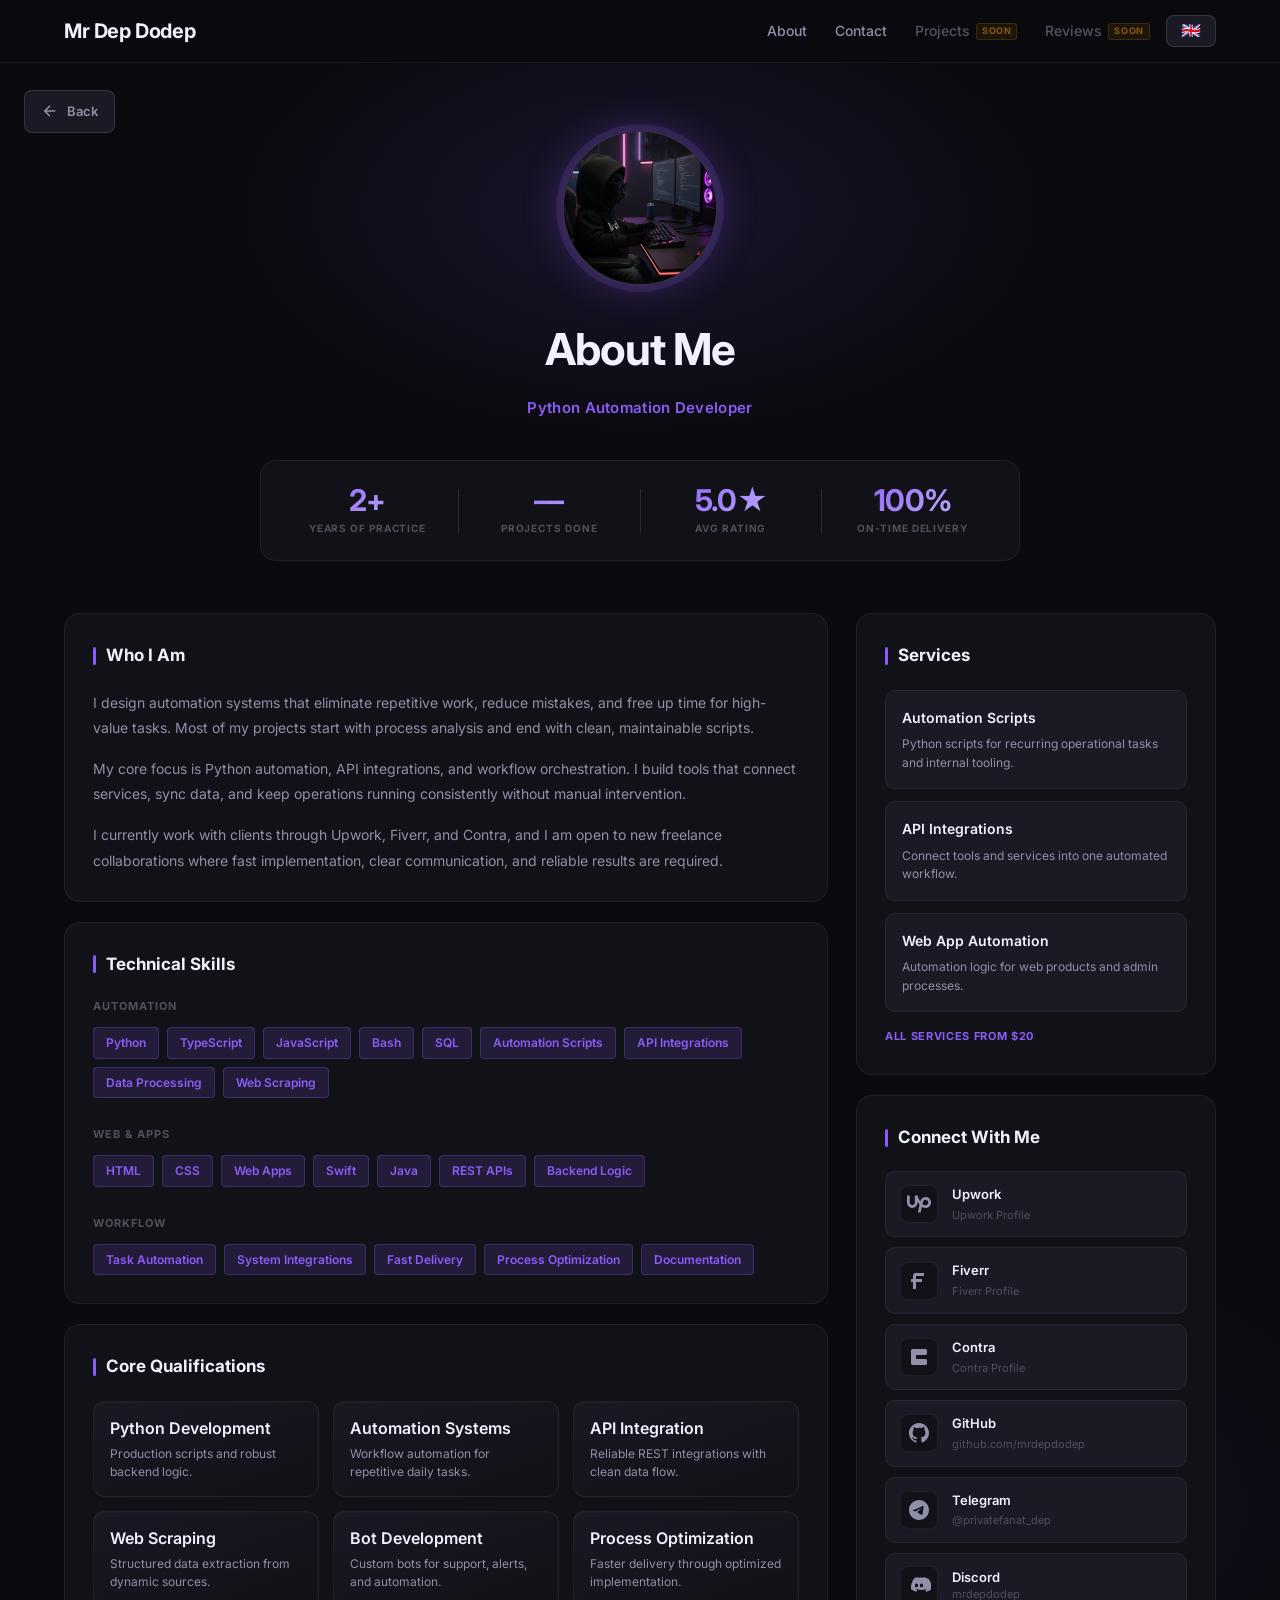
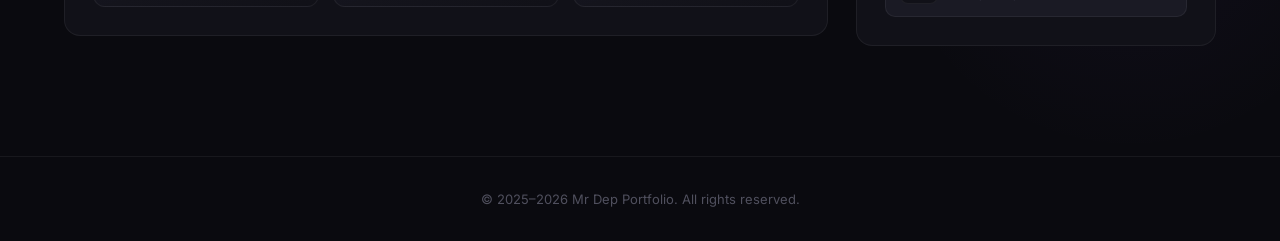
==== about/index.html @ 6b95af9d "move site files to root" ====
<!DOCTYPE html>
<html lang="en">
<head>
  <meta charset="UTF-8" />
  <meta name="viewport" content="width=device-width, initial-scale=1.0" />
  
  <!-- Primary Meta Tags -->
  <title>About Me | Mr Dep Portfolio</title>
  <meta name="title" content="About Me | Mr Dep Portfolio" />
  <meta name="description" content="Learn more about Mr Dep - Python Automation Developer. Skills, services, and freelance profiles." />
  <meta name="keywords" content="python automation, scripts, integrations, services, freelancer profiles" />
  <meta name="theme-color" content="#6366f1" />
  <meta name="robots" content="index, follow, max-image-preview:large" />
  
  <!-- Canonical URL -->
  <link rel="canonical" href="https://mrdepdodep.github.io/portfolio/about" />
  <meta property="og:type" content="website" />
  <meta property="og:url" content="https://mrdepdodep.github.io/portfolio/about" />
  <meta property="og:title" content="About Me | Mr Dep Portfolio" />
  <meta property="og:description" content="Learn more about Mr Dep - Python Automation Developer. Skills, services, and freelance profiles." />
  <meta property="og:image" content="https://mrdepdodep.github.io/portfolio/src/images/dodep-coder.png" />
  <meta property="twitter:card" content="summary_large_image" />
  <meta property="twitter:url" content="https://mrdepdodep.github.io/portfolio/about" />
  <meta property="twitter:title" content="About Me | Mr Dep Portfolio" />
  <meta property="twitter:description" content="Learn more about Mr Dep - Python Automation Developer. Skills, services, and freelance profiles." />
  <meta property="twitter:image" content="https://mrdepdodep.github.io/portfolio/src/images/dodep-coder.png" />
  
  <!-- Favicons -->
  <link rel="icon" type="image/png" sizes="32x32" href="../src/images/dodep-coder.png" />
  <link rel="icon" type="image/png" sizes="16x16" href="../src/images/dodep-coder.png" />
  <link rel="apple-touch-icon" sizes="180x180" href="../src/images/dodep-coder.png" />
  
  <!-- Preconnect for Performance -->
  <link rel="preconnect" href="https://fonts.googleapis.com" />
  <link rel="preconnect" href="https://fonts.gstatic.com" crossorigin />
  
  <!-- Fonts -->
  <link href="https://fonts.googleapis.com/css2?family=Inter:wght@300;400;600;700&display=swap" rel="stylesheet" />
  
  <!-- Preload Critical Resources -->
  <link rel="preload" href="../src/css/main.css" as="style" />
  <link rel="preload" href="../src/css/about.css" as="style" />
  <link rel="preload" href="../src/js/main.js" as="script" />
  
  <!-- Styles -->
  <link rel="stylesheet" href="../src/css/main.css"/>
  <link rel="stylesheet" href="../src/css/about.css"/>
</head>

<body class="about-page">
  
  <!-- Skip to main content -->
  <a href="#main-content" class="skip-to-content" style="position:absolute;left:-9999px;z-index:999;padding:1em;background:#6366f1;color:white;text-decoration:none;" data-i18n="common.skipToContent">Skip to main content</a>

  <!-- Toast Notification -->
  <div class="toast" id="toast" role="alert" aria-live="polite" aria-atomic="true"></div>

  <!-- Back Button -->
  <a href="../" class="back-button" aria-label="Go back to home page">
    <svg width="24" height="24" viewBox="0 0 24 24" fill="none" stroke="currentColor" stroke-width="2" aria-hidden="true">
      <path d="M19 12H5M12 19l-7-7 7-7"/>
    </svg>
    <span data-i18n="about.back">Back</span>
  </a>

  <!-- Navigation -->
  <nav class="nav scrolled" role="navigation" aria-label="Main navigation">
    <div class="container nav-container">
      <a href="../" class="logo" aria-label="Mr Dep Dodep - Home">Mr Dep Dodep</a>
      <ul class="nav-menu">
        <li><a href="../#about" class="nav-link" data-i18n="nav.about">About</a></li>
        <li><a href="../#contact" class="nav-link" data-i18n="nav.contact">Contact</a></li>
        <li>
          <a href="#" class="nav-link nav-soon" data-soon-link>
            <span data-i18n="nav.projects">Projects</span>
            <span class="soon-tag" aria-hidden="true" data-i18n="common.soon">Soon</span>
          </a>
        </li>
        <li>
          <a href="#" class="nav-link nav-soon" data-soon-link>
            <span data-i18n="nav.reviews">Reviews</span>
            <span class="soon-tag" aria-hidden="true" data-i18n="common.soon">Soon</span>
          </a>
        </li>
        
        <!-- Language Switcher -->
        <li class="language-switcher">
          <button class="lang-btn" id="currentLang" aria-label="Select language" aria-haspopup="true" aria-expanded="false">
            <span class="flag" aria-hidden="true">🇬🇧</span>
          </button>
          <div class="lang-dropdown" id="langDropdown" role="menu">
            <button class="lang-option" data-lang="en" role="menuitem">
              <span class="flag" aria-hidden="true">🇬🇧</span>
              <span>English</span>
            </button>
            <button class="lang-option" data-lang="uk" role="menuitem">
              <span class="flag" aria-hidden="true">🇺🇦</span>
              <span>Українська</span>
            </button>
            <button class="lang-option" data-lang="ru" role="menuitem">
              <span class="flag" aria-hidden="true">🇷🇺</span>
              <span>Русский</span>
            </button>
          </div>
        </li>
      </ul>
    </div>
  </nav>

  <!-- Main Content -->
  <main id="main-content">
    <!-- About Detail Section -->
    <section class="about-detail">
      <div class="container">
        
        <!-- Page Header -->
        <header class="about-header">
          <div class="avatar-large">
            <img src="../src/images/dodep-coder.png" alt="Mr Dep" id="aboutAvatarImg" />
          </div>
          <h1 class="about-title" data-i18n="about.detailTitle">About Me</h1>
          <p class="about-subtitle" data-i18n="about.detailSubtitle" data-rotating-title="profile">Python Automation Developer</p>
        </header>

        <!-- Stats Strip -->
        <div class="about-stats-strip">
          <div class="about-stat-item">
            <span class="about-stat-value">2+</span>
            <span class="about-stat-label" data-i18n="about.stats.yearsPractice">Years of Practice</span>
          </div>
          <div class="about-stat-sep"></div>
          <div class="about-stat-item">
            <span class="about-stat-value">—</span>
            <span class="about-stat-label" data-i18n="about.stats.projectsDone">Projects Done</span>
          </div>
          <div class="about-stat-sep"></div>
          <div class="about-stat-item">
            <span class="about-stat-value">5.0★</span>
            <span class="about-stat-label" data-i18n="about.stats.avgRating">Avg Rating</span>
          </div>
          <div class="about-stat-sep"></div>
          <div class="about-stat-item">
            <span class="about-stat-value">100%</span>
            <span class="about-stat-label" data-i18n="about.stats.onTimeDelivery">On-time Delivery</span>
          </div>
        </div>

        <!-- Main Content Layout -->
        <div class="about-content-wrapper">
          
          <!-- Left Side: Bio & Skills -->
          <article class="about-main-content">
            
            <!-- Biography Card -->
            <div class="content-card bio-card">
              <h2 data-i18n="about.bioTitle">Who I Am</h2>
              <div class="bio-text">
                <p data-i18n="about.bio1">
                  I design automation systems that eliminate repetitive work, reduce mistakes, and free up time for high-value tasks. Most of my projects start with process analysis and end with clean, maintainable scripts.
                </p>
                <p data-i18n="about.bio2">
                  My core focus is Python automation, API integrations, and workflow orchestration. I build tools that connect services, sync data, and keep operations running consistently without manual intervention.
                </p>
                <p data-i18n="about.bio3">
                  I currently work with clients through Upwork, Fiverr, and Contra, and I am open to new freelance collaborations where fast implementation, clear communication, and reliable results are required.
                </p>
              </div>
            </div>

            <!-- Skills Card -->
            <div class="content-card skills-card">
              <h2 data-i18n="about.skillsTitle">Technical Skills</h2>
              <div class="skills-detailed">
                <div class="skill-category">
                  <h3 data-i18n="about.skill1.title">Automation</h3>
                  <div class="skill-tags">
                    <span class="skill-tag">Python</span>
                    <span class="skill-tag">TypeScript</span>
                    <span class="skill-tag">JavaScript</span>
                    <span class="skill-tag">Bash</span>
                    <span class="skill-tag">SQL</span>
                    <span class="skill-tag">Automation Scripts</span>
                    <span class="skill-tag">API Integrations</span>
                    <span class="skill-tag">Data Processing</span>
                    <span class="skill-tag">Web Scraping</span>
                  </div>
                </div>
                
                <div class="skill-category">
                  <h3 data-i18n="about.skill2.title">Web & Apps</h3>
                  <div class="skill-tags">
                    <span class="skill-tag">HTML</span>
                    <span class="skill-tag">CSS</span>
                    <span class="skill-tag">Web Apps</span>
                    <span class="skill-tag">Swift</span>
                    <span class="skill-tag">Java</span>
                    <span class="skill-tag">REST APIs</span>
                    <span class="skill-tag">Backend Logic</span>
                  </div>
                </div>
                
                <div class="skill-category">
                  <h3 data-i18n="about.skill3.title">Workflow</h3>
                  <div class="skill-tags">
                    <span class="skill-tag">Task Automation</span>
                    <span class="skill-tag">System Integrations</span>
                    <span class="skill-tag">Fast Delivery</span>
                    <span class="skill-tag">Process Optimization</span>
                    <span class="skill-tag">Documentation</span>
                  </div>
                </div>
              </div>
            </div>

            <div class="content-card qualifications-card">
              <h2 data-i18n="about.qualifications.title">Core Qualifications</h2>
              <div class="qualification-grid">
                <div class="qualification-item">
                  <h3 data-i18n="about.qual1.title">Python Development</h3>
                  <p data-i18n="about.qual1.desc">Production scripts and robust backend logic.</p>
                </div>
                <div class="qualification-item">
                  <h3 data-i18n="about.qual2.title">Automation Systems</h3>
                  <p data-i18n="about.qual2.desc">Workflow automation for repetitive daily tasks.</p>
                </div>
                <div class="qualification-item">
                  <h3 data-i18n="about.qual3.title">API Integration</h3>
                  <p data-i18n="about.qual3.desc">Reliable REST integrations with clean data flow.</p>
                </div>
                <div class="qualification-item">
                  <h3 data-i18n="about.qual4.title">Web Scraping</h3>
                  <p data-i18n="about.qual4.desc">Structured data extraction from dynamic sources.</p>
                </div>
                <div class="qualification-item">
                  <h3 data-i18n="about.qual5.title">Bot Development</h3>
                  <p data-i18n="about.qual5.desc">Custom bots for support, alerts, and automation.</p>
                </div>
                <div class="qualification-item">
                  <h3 data-i18n="about.qual6.title">Process Optimization</h3>
                  <p data-i18n="about.qual6.desc">Faster delivery through optimized implementation.</p>
                </div>
              </div>
            </div>

            <!-- Resume block temporarily hidden -->
            <div class="content-card media-card" hidden aria-hidden="true">
              <div class="resume-header-bar">
                <h3 data-i18n="about.resumeTitle">Resume</h3>
              </div>
              <div class="resume-content" id="resumeMarkdown"></div>
            </div>

          </article>

          <!-- Right Side: Services & Contact -->
          <aside class="about-sidebar">
            
            <!-- Services/Rates Card -->
            <div class="content-card rates-card">
              <h2 data-i18n="about.servicesTitle">Services</h2>
              <div class="services-list">
                
                <div class="service-item">
                  <div class="service-header">
                    <h3 data-i18n="about.service1.name">Landing Page</h3>
                  </div>
                  <p class="service-description" data-i18n="about.service1.desc">
                    Responsive single-page website with modern design
                  </p>
                </div>

                <div class="service-item">
                  <div class="service-header">
                    <h3 data-i18n="about.service2.name">Multi-page Website</h3>
                  </div>
                  <p class="service-description" data-i18n="about.service2.desc">
                    Complete website with multiple pages and navigation
                  </p>
                </div>

                <div class="service-item">
                  <div class="service-header">
                    <h3 data-i18n="about.service4.name">UI/UX Design</h3>
                  </div>
                  <p class="service-description" data-i18n="about.service4.desc">
                    Complete design system with prototypes.
                  </p>
                </div>

              </div>
              <p class="services-note" data-i18n="about.servicesFrom">All services from $20</p>
            </div>

            <!-- Social Links Card -->
            <div class="content-card social-card">
              <h2 data-i18n="about.connectTitle">Connect With Me</h2>
              <div class="social-links-detailed">
                
                <a href="https://www.upwork.com/freelancers/~01fa79f1e53eda4e4b" target="_blank" rel="noopener noreferrer" class="social-link-detailed upwork">
                  <div class="social-icon">
                    <svg width="24" height="24" viewBox="0 0 24 24" fill="currentColor">
                      <path d="M18.561 13.158c-1.102 0-2.135-.467-3.074-1.227l.228-1.076.008-.042c.207-1.143.849-3.06 2.839-3.06 1.492 0 2.703 1.212 2.703 2.703-.001 1.489-1.212 2.702-2.704 2.702zm0-8.14c-2.539 0-4.51 1.649-5.31 4.366-1.22-1.834-2.148-4.036-2.687-5.892H7.828v7.112c-.002 1.406-1.141 2.546-2.547 2.548-1.405-.002-2.543-1.143-2.545-2.548V3.492H0v7.112c0 2.914 2.37 5.303 5.281 5.303 2.913 0 5.283-2.389 5.283-5.303v-1.19c.529 1.107 1.182 2.229 1.974 3.221l-1.673 7.873h2.797l1.213-5.71c.945.787 2.064 1.18 3.686 1.18 3.021 0 5.478-2.458 5.478-5.481 0-3.021-2.457-5.479-5.478-5.479z"/>
                    </svg>
                  </div>
                  <div class="social-info">
                    <span class="social-name">Upwork</span>
                    <span class="social-handle" data-i18n="about.social.upworkProfile">Upwork Profile</span>
                  </div>
                </a>

                <a href="https://www.fiverr.com/mrdepdodep" target="_blank" rel="noopener noreferrer" class="social-link-detailed fiverr">
                  <div class="social-icon">
                    <svg width="24" height="24" viewBox="0 0 24 24" fill="currentColor">
                      <path d="M7 4h10v3H9v3h6v3H9v7H6v-7H4v-3h2V7a3 3 0 013-3z"/>
                    </svg>
                  </div>
                  <div class="social-info">
                    <span class="social-name">Fiverr</span>
                    <span class="social-handle" data-i18n="about.social.fiverrProfile">Fiverr Profile</span>
                  </div>
                </a>

                <a href="https://contra.com/mr_dep_dodep_rnrcocwr/work?r=mr_dep_dodep_rnrcocwr" target="_blank" rel="noopener noreferrer" class="social-link-detailed contra">
                  <div class="social-icon">
                    <svg width="24" height="24" viewBox="0 0 24 24" fill="currentColor">
                      <path d="M4 5.5A1.5 1.5 0 015.5 4h13A1.5 1.5 0 0120 5.5v3A1.5 1.5 0 0118.5 10H9v4h9.5A1.5 1.5 0 0120 15.5v3a1.5 1.5 0 01-1.5 1.5h-13A1.5 1.5 0 014 18.5v-13z"/>
                    </svg>
                  </div>
                  <div class="social-info">
                    <span class="social-name">Contra</span>
                    <span class="social-handle" data-i18n="about.social.contraProfile">Contra Profile</span>
                  </div>
                </a>

                <a href="https://github.com/mrdepdodep" target="_blank" rel="noopener noreferrer" class="social-link-detailed github">
                  <div class="social-icon">
                    <svg width="24" height="24" viewBox="0 0 24 24" fill="currentColor">
                      <path d="M12 2C6.477 2 2 6.477 2 12c0 4.42 2.865 8.17 6.839 9.49.5.092.682-.217.682-.482 0-.237-.008-.866-.013-1.7-2.782.603-3.369-1.34-3.369-1.34-.454-1.156-1.11-1.463-1.11-1.463-.908-.62.069-.608.069-.608 1.003.07 1.531 1.03 1.531 1.03.892 1.529 2.341 1.087 2.91.831.092-.646.35-1.086.636-1.336-2.22-.253-4.555-1.11-4.555-4.943 0-1.091.39-1.984 1.029-2.683-.103-.253-.446-1.27.098-2.647 0 0 .84-.269 2.75 1.025A9.578 9.578 0 0112 6.836c.85.004 1.705.114 2.504.336 1.909-1.294 2.747-1.025 2.747-1.025.546 1.377.203 2.394.1 2.647.64.699 1.028 1.592 1.028 2.683 0 3.842-2.339 4.687-4.566 4.935.359.309.678.919.678 1.852 0 1.336-.012 2.415-.012 2.743 0 .267.18.578.688.48C19.138 20.167 22 16.418 22 12c0-5.523-4.477-10-10-10z"/>
                    </svg>
                  </div>
                  <div class="social-info">
                    <span class="social-name">GitHub</span>
                    <span class="social-handle">github.com/mrdepdodep</span>
                  </div>
                </a>

                <a href="https://t.me/privatefanat_dep" target="_blank" rel="noopener noreferrer" class="social-link-detailed telegram">
                  <div class="social-icon">
                    <svg width="24" height="24" viewBox="0 0 24 24" fill="currentColor">
                      <path d="M12 2C6.48 2 2 6.48 2 12s4.48 10 10 10 10-4.48 10-10S17.52 2 12 2zm4.64 6.8c-.15 1.58-.8 5.42-1.13 7.19-.14.75-.42 1-.68 1.03-.58.05-1.02-.38-1.58-.75-.88-.58-1.38-.94-2.23-1.5-.99-.65-.35-1.01.22-1.59.15-.15 2.71-2.48 2.76-2.69a.2.2 0 00-.05-.18c-.06-.05-.14-.03-.21-.02-.09.02-1.49.95-4.22 2.79-.4.27-.76.41-1.08.4-.36-.01-1.04-.2-1.55-.37-.63-.2-1.12-.31-1.08-.66.02-.18.27-.36.74-.55 2.92-1.27 4.86-2.11 5.83-2.51 2.78-1.16 3.35-1.36 3.73-1.36.08 0 .27.02.39.12.1.08.13.19.14.27-.01.06.01.24 0 .38z"/>
                    </svg>
                  </div>
                  <div class="social-info">
                    <span class="social-name">Telegram</span>
                    <span class="social-handle">@privatefanat_dep</span>
                  </div>
                </a>

                <button type="button" class="social-link-detailed discord" data-discord-open aria-label="Open Discord contact instructions">
                  <div class="social-icon">
                    <svg width="24" height="24" viewBox="0 0 24 24" fill="currentColor">
                      <path d="M20.3 5.4A16.8 16.8 0 0016.2 4l-.2.4c1.5.4 2.2 1 2.2 1s-1.4-.8-4.5-.8-4.5.8-4.5.8.7-.6 2.2-1L11.2 4A16.6 16.6 0 007 5.4C4.4 9.2 3.7 12.8 4 16.3c1.8 1.3 3.6 2 5.3 2.4l1.1-1.8c-.6-.2-1.2-.5-1.8-.8l.4-.3c3.4 1.6 7.1 1.6 10.5 0l.4.3c-.6.4-1.2.7-1.8.8l1.1 1.8c1.7-.4 3.5-1.1 5.3-2.4.4-4.1-.6-7.7-3.2-10.9zM9.5 14.2c-.9 0-1.6-.8-1.6-1.8s.7-1.8 1.6-1.8 1.6.8 1.6 1.8-.7 1.8-1.6 1.8zm5 0c-.9 0-1.6-.8-1.6-1.8s.7-1.8 1.6-1.8 1.6.8 1.6 1.8-.7 1.8-1.6 1.8z"/>
                    </svg>
                  </div>
                  <div class="social-info">
                    <span class="social-name">Discord</span>
                    <span class="social-handle">mrdepdodep</span>
                  </div>
                </button>

              </div>
            </div>

          </aside>

        </div>

      </div>
    </section>
  </main>

  <div class="discord-modal" id="discordModal" hidden>
    <div class="discord-modal-backdrop" data-discord-close></div>
    <div class="discord-modal-dialog" role="dialog" aria-modal="true" aria-labelledby="discordModalTitle">
      <div class="discord-modal-inner">

        <!-- Top bar -->
        <div class="discord-modal-topbar">
          <span class="discord-modal-label" id="discordModalTitle" data-i18n="discord.modal.title">Add me on Discord</span>
          <button type="button" class="discord-modal-close" aria-label="Close" data-discord-close>
            <svg width="12" height="12" viewBox="0 0 12 12" fill="none" aria-hidden="true"><path d="M1 1l10 10M11 1L1 11" stroke="currentColor" stroke-width="1.8" stroke-linecap="round"/></svg>
          </button>
        </div>

        <!-- Username card -->
        <div class="discord-user-card">
          <div class="discord-user-card-top">
            <div class="discord-user-avatar" aria-hidden="true">
              <svg width="22" height="22" viewBox="0 0 24 24" fill="currentColor"><path d="M20.3 5.4A16.8 16.8 0 0016.2 4l-.2.4c1.5.4 2.2 1 2.2 1s-1.4-.8-4.5-.8-4.5.8-4.5.8.7-.6 2.2-1L11.2 4A16.6 16.6 0 007 5.4C4.4 9.2 3.7 12.8 4 16.3c1.8 1.3 3.6 2 5.3 2.4l1.1-1.8c-.6-.2-1.2-.5-1.8-.8l.4-.3c3.4 1.6 7.1 1.6 10.5 0l.4.3c-.6.4-1.2.7-1.8.8l1.1 1.8c1.7-.4 3.5-1.1 5.3-2.4.4-4.1-.6-7.7-3.2-10.9zM9.5 14.2c-.9 0-1.6-.8-1.6-1.8s.7-1.8 1.6-1.8 1.6.8 1.6 1.8-.7 1.8-1.6 1.8zm5 0c-.9 0-1.6-.8-1.6-1.8s.7-1.8 1.6-1.8 1.6.8 1.6 1.8-.7 1.8-1.6 1.8z"/></svg>
            </div>
            <div class="discord-user-info">
              <span class="discord-user-sublabel">Discord</span>
              <code id="discordUsernameValue">mrdepdodep</code>
            </div>
          </div>
          <button type="button" class="discord-copy-btn" id="discordCopyBtn" data-discord-copy>
            <svg class="discord-copy-icon" width="16" height="16" viewBox="0 0 24 24" fill="none" stroke="currentColor" stroke-width="2" stroke-linecap="round" stroke-linejoin="round" aria-hidden="true"><rect x="9" y="9" width="13" height="13" rx="2"/><path d="M5 15H4a2 2 0 01-2-2V4a2 2 0 012-2h9a2 2 0 012 2v1"/></svg>
            <svg class="discord-check-icon" width="16" height="16" viewBox="0 0 24 24" fill="none" stroke="currentColor" stroke-width="2.5" stroke-linecap="round" stroke-linejoin="round" aria-hidden="true"><polyline points="20 6 9 17 4 12"/></svg>
            <span class="discord-copy-label" data-i18n="discord.modal.copyButton">Copy username</span>
          </button>
        </div>

        <!-- Steps -->
        <div class="discord-steps-wrap">
          <ol class="discord-steps">
            <li>
              <span class="discord-step-num" aria-hidden="true">1</span>
              <span data-i18n="discord.modal.step1">Tap "Copy username" above.</span>
            </li>
            <li>
              <span class="discord-step-num" aria-hidden="true">2</span>
              <span data-i18n="discord.modal.step2">Open Discord → <strong>Add Friend</strong>.</span>
            </li>
            <li>
              <span class="discord-step-num" aria-hidden="true">3</span>
              <span data-i18n="discord.modal.step3">Paste <code>mrdepdodep</code> and send the request.</span>
            </li>
          </ol>
        </div>

      </div>
    </div>
  </div>

  <!-- Footer -->
  <footer class="footer" role="contentinfo">
    <div class="container">
      <p data-i18n="footer.text">&copy; 2025–2026 Mr Dep Portfolio. All rights reserved.</p>
    </div>
  </footer>
  
  <!-- Scripts -->
  <script>
    window.TRANSLATION_BASE_PATH = '../src/translations/';
  </script>
  <script src="../src/js/main.js" defer></script>
  <script src="../src/js/about.js" defer></script>

</body>
</html>
---- src/css/main.css ----
/* ===== RESET & BASE ===== */
*, *::before, *::after {
  margin: 0;
  padding: 0;
  box-sizing: border-box;
}

:root {
  /* Backgrounds */
  --bg-base:     #0A0A0F;
  --bg-surface:  #111118;
  --bg-elevated: #1A1A24;
  --bg-hover:    #222230;

  /* Text */
  --text-primary:   #F0F0FF;
  --text-secondary: #9090A8;
  --text-muted:     #50505E;

  /* Borders */
  --border-subtle:  rgba(255, 255, 255, 0.06);
  --border-visible: rgba(255, 255, 255, 0.12);

  /* Accent — Violet */
  --accent:       #8B5CF6;
  --accent-dim:   rgba(139, 92, 246, 0.15);
  --accent-glow:  rgba(139, 92, 246, 0.30);
  --accent-hover: #7C3AED;

  /* Layout */
  --nav-height:    72px;
  --section-pad:   90px;
  --container-max: 1200px;

  /* Transitions */
  --t:      0.2s cubic-bezier(0.4, 0, 0.2, 1);
  --t-slow: 0.4s cubic-bezier(0.4, 0, 0.2, 1);
}

html { scroll-behavior: smooth; }

body {
  font-family: 'Inter', system-ui, -apple-system, BlinkMacSystemFont, sans-serif;
  background: var(--bg-base);
  color: var(--text-primary);
  line-height: 1.6;
  overflow-x: hidden;
  -webkit-font-smoothing: antialiased;
  -moz-osx-font-smoothing: grayscale;
}

.container {
  max-width: var(--container-max);
  margin: 0 auto;
  padding: 0 24px;
}

/* ===== SCROLLBAR ===== */
::-webkit-scrollbar { width: 4px; }
::-webkit-scrollbar-track { background: transparent; }
::-webkit-scrollbar-thumb { background: var(--border-visible); border-radius: 4px; }
::-webkit-scrollbar-thumb:hover { background: var(--accent-dim); }

/* ===== NAVIGATION ===== */
.nav {
  position: fixed;
  top: 0;
  left: 0;
  right: 0;
  z-index: 1000;
  padding: 20px 0;
  transition: var(--t-slow);
}

.nav.scrolled {
  background: rgba(10, 10, 15, 0.85);
  backdrop-filter: blur(20px);
  -webkit-backdrop-filter: blur(20px);
  border-bottom: 1px solid var(--border-subtle);
  padding: 14px 0;
}

.nav-container {
  display: flex;
  justify-content: space-between;
  align-items: center;
}

.logo {
  font-size: 20px;
  font-weight: 700;
  color: var(--text-primary);
  text-decoration: none;
  letter-spacing: -0.02em;
  transition: var(--t);
}

.logo:hover { color: var(--accent); }

.nav-menu {
  display: flex;
  list-style: none;
  gap: 4px;
  align-items: center;
}

.nav-menu li {
  display: inline-flex;
  align-items: center;
  gap: 6px;
}

.nav-link {
  color: var(--text-secondary);
  text-decoration: none;
  font-weight: 500;
  font-size: 14px;
  padding: 6px 12px;
  border-radius: 6px;
  transition: var(--t);
}

.nav-link:hover,
.nav-link.active {
  color: var(--text-primary);
  background: var(--bg-hover);
}

.nav-soon {
  display: inline-flex !important;
  align-items: center;
  gap: 6px;
  opacity: 0.55;
  cursor: default;
  pointer-events: auto;
}

.nav-soon:hover {
  color: var(--text-secondary) !important;
  background: transparent !important;
  opacity: 0.65;
}

.soon-tag {
  font-size: 9px;
  font-weight: 700;
  letter-spacing: 0.07em;
  text-transform: uppercase;
  color: #F59E0B;
  background: rgba(245, 158, 11, 0.15);
  border: 1px solid rgba(245, 158, 11, 0.3);
  border-radius: 3px;
  padding: 2px 5px;
  line-height: 1.2;
}

/* ===== LANGUAGE SWITCHER ===== */
.language-switcher { position: relative; }

.lang-btn {
  background: var(--bg-elevated);
  border: 1px solid var(--border-visible);
  color: var(--text-primary);
  padding: 7px 14px;
  border-radius: 8px;
  cursor: pointer;
  display: flex;
  align-items: center;
  gap: 6px;
  font-size: 13px;
  transition: var(--t);
}

.lang-btn:hover {
  border-color: var(--accent);
  background: var(--bg-hover);
}

.flag { font-size: 16px; line-height: 1; }

.lang-dropdown {
  position: absolute;
  top: calc(100% + 8px);
  right: 0;
  background: var(--bg-elevated);
  border: 1px solid var(--border-visible);
  border-radius: 10px;
  padding: 6px;
  min-width: 160px;
  opacity: 0;
  visibility: hidden;
  transform: translateY(-8px);
  transition: var(--t);
  box-shadow: 0 16px 40px rgba(0, 0, 0, 0.6);
}

.lang-dropdown.active {
  opacity: 1;
  visibility: visible;
  transform: translateY(0);
}

.lang-option {
  display: flex;
  align-items: center;
  gap: 10px;
  padding: 9px 10px;
  border: none;
  background: transparent;
  color: var(--text-secondary);
  width: 100%;
  text-align: left;
  border-radius: 6px;
  cursor: pointer;
  font-size: 13px;
  font-family: inherit;
  transition: var(--t);
}

.lang-option:hover {
  background: var(--bg-hover);
  color: var(--text-primary);
}

.lang-option.active {
  color: var(--accent);
  background: var(--accent-dim);
}

/* ===== SECTION LABEL ===== */
.section-label {
  display: inline-block;
  font-size: 11px;
  font-weight: 700;
  letter-spacing: 0.1em;
  text-transform: uppercase;
  color: var(--accent);
  margin-bottom: 10px;
}

/* ===== SECTION TITLE ===== */
.section-title {
  font-size: 40px;
  font-weight: 700;
  letter-spacing: -0.02em;
  color: var(--text-primary);
  margin-bottom: 16px;
}

/* ===== FOOTER ===== */
.footer {
  padding: 32px 0;
  border-top: 1px solid var(--border-subtle);
  text-align: center;
}

.footer p {
  color: var(--text-muted);
  font-size: 13px;
}

/* ===== TOAST ===== */
.toast {
  position: fixed;
  bottom: 24px;
  right: 24px;
  background: var(--bg-elevated);
  border: 1px solid var(--border-visible);
  color: var(--text-primary);
  padding: 14px 20px;
  border-radius: 10px;
  font-size: 13px;
  font-weight: 500;
  box-shadow: 0 16px 40px rgba(0, 0, 0, 0.5);
  transform: translateY(80px);
  opacity: 0;
  transition: all 0.3s cubic-bezier(0.34, 1.56, 0.64, 1);
  z-index: 10000;
  pointer-events: none;
  max-width: 320px;
}

.toast.show {
  transform: translateY(0);
  opacity: 1;
}

/* ===== SIGNATURE ===== */
.signature {
  position: fixed;
  bottom: 20px;
  left: 20px;
  color: var(--text-muted);
  font-size: 12px;
  font-weight: 500;
  z-index: 900;
  background: rgba(17, 17, 24, 0.85);
  padding: 6px 14px;
  border-radius: 20px;
  border: 1px solid var(--border-subtle);
  user-select: none;
  cursor: pointer;
  transition: var(--t);
  backdrop-filter: blur(8px);
}

.signature:hover {
  color: var(--accent);
  border-color: rgba(139, 92, 246, 0.3);
}

/* ===== BACK BUTTON ===== */
.back-button {
  position: fixed;
  top: 90px;
  left: 24px;
  z-index: 999;
  display: flex;
  align-items: center;
  gap: 8px;
  padding: 10px 16px;
  background: var(--bg-elevated);
  border: 1px solid var(--border-visible);
  border-radius: 8px;
  color: var(--text-secondary);
  text-decoration: none;
  font-weight: 600;
  font-size: 13px;
  transition: var(--t);
  backdrop-filter: blur(8px);
}

.back-button:hover {
  background: var(--bg-hover);
  border-color: var(--accent);
  color: var(--text-primary);
  transform: translateX(-3px);
}

.back-button svg { width: 18px; height: 18px; flex-shrink: 0; }

/* ===== RESPONSIVE ===== */
@media (max-width: 768px) {
  :root { --section-pad: 80px; }

  .nav-menu { gap: 2px; }
  .nav-link { font-size: 13px; padding: 5px 10px; }

  .toast { bottom: 16px; right: 16px; left: 16px; max-width: none; }

  .back-button { top: 80px; left: 16px; }
}

@media (max-width: 480px) {
  :root { --section-pad: 64px; }

  .container { padding: 0 16px; }
  .nav-menu { gap: 0; }
  .lang-btn { padding: 6px 10px; font-size: 12px; }
}
/* ===== HOME: HERO SECTION ===== */
.hero {
  min-height: 100vh;
  display: flex;
  align-items: center;
  padding: 80px 0 60px;
  position: relative;
  overflow: hidden;
  background: var(--bg-base);
}

.hero::before {
  content: '';
  position: absolute;
  top: -20%;
  right: -8%;
  width: 640px;
  height: 640px;
  background: radial-gradient(circle, rgba(139, 92, 246, 0.12) 0%, transparent 65%);
  pointer-events: none;
}

.hero::after {
  content: '';
  position: absolute;
  bottom: -15%;
  left: -5%;
  width: 400px;
  height: 400px;
  background: radial-gradient(circle, rgba(139, 92, 246, 0.06) 0%, transparent 70%);
  pointer-events: none;
}

.hero .container {
  display: grid;
  grid-template-columns: 1fr 1fr;
  gap: 80px;
  align-items: center;
  position: relative;
  z-index: 1;
}

.hero-content { max-width: 560px; }

.hero-label {
  display: inline-flex;
  align-items: center;
  gap: 8px;
  padding: 5px 12px 5px 10px;
  background: var(--accent-dim);
  color: var(--accent);
  border: 1px solid rgba(139, 92, 246, 0.3);
  border-radius: 20px;
  font-size: 12px;
  font-weight: 600;
  margin-bottom: 16px;
  letter-spacing: 0.01em;
  transition: color 0.4s ease;
}

.hero-label::before {
  content: '';
  width: 6px;
  height: 6px;
  background: var(--accent);
  border-radius: 50%;
  flex-shrink: 0;
  animation: ping 2s ease-in-out infinite;
}

@keyframes ping {
  0%, 100% { opacity: 1; transform: scale(1); }
  50% { opacity: 0.5; transform: scale(1.5); }
}

.hero-title {
  font-size: 54px;
  font-weight: 700;
  line-height: 1.1;
  letter-spacing: -0.03em;
  margin-bottom: 16px;
  color: var(--text-primary);
  transition: opacity 0.3s ease;
}

.hero-title .gradient {
  background: linear-gradient(135deg, #8B5CF6 0%, #C4B5FD 60%, #A78BFA 100%);
  -webkit-background-clip: text;
  -webkit-text-fill-color: transparent;
  background-clip: text;
}

.hero-description {
  font-size: 15px;
  color: var(--text-secondary);
  margin-bottom: 28px;
  line-height: 1.7;
  max-width: 440px;
  transition: opacity 0.3s ease;
}

.hero-actions {
  display: flex;
  gap: 12px;
  flex-wrap: wrap;
}

.btn-primary {
  display: inline-flex;
  align-items: center;
  gap: 8px;
  padding: 12px 24px;
  background: var(--accent);
  color: #fff;
  text-decoration: none;
  border-radius: 8px;
  font-weight: 600;
  font-size: 14px;
  transition: var(--t);
  border: 1px solid transparent;
  cursor: pointer;
}

.btn-primary:hover {
  background: var(--accent-hover);
  box-shadow: 0 0 24px var(--accent-glow);
  transform: translateY(-1px);
}

.btn-primary:active { transform: translateY(0); opacity: 0.85; }

.btn-ghost {
  display: inline-flex;
  align-items: center;
  gap: 8px;
  padding: 12px 24px;
  background: transparent;
  color: var(--text-primary);
  text-decoration: none;
  border: 1px solid var(--border-visible);
  border-radius: 8px;
  font-weight: 600;
  font-size: 14px;
  transition: var(--t);
}

.btn-ghost:hover {
  background: var(--bg-hover);
  border-color: var(--accent);
}

/* ===== HOME: HERO VISUAL ===== */
.hero-visual { position: relative; }

.terminal-card {
  background: var(--bg-surface);
  border: 1px solid var(--border-visible);
  border-radius: 14px;
  overflow: hidden;
  box-shadow:
    0 0 0 1px var(--border-subtle),
    0 24px 64px rgba(0, 0, 0, 0.6),
    0 0 80px rgba(139, 92, 246, 0.08);
}

.terminal-header {
  display: flex;
  align-items: center;
  gap: 0;
  padding: 11px 16px;
  border-bottom: 1px solid var(--border-subtle);
  background: var(--bg-elevated);
}

.terminal-dots {
  display: flex;
  gap: 6px;
  flex-shrink: 0;
}

.terminal-dot {
  width: 11px;
  height: 11px;
  border-radius: 50%;
}

.terminal-dot:nth-child(1) { background: #FF5F57; }
.terminal-dot:nth-child(2) { background: #FFBD2E; }
.terminal-dot:nth-child(3) { background: #28C840; }

.terminal-title {
  flex: 1;
  text-align: center;
  font-size: 12px;
  color: var(--text-muted);
  font-family: 'SF Mono', 'Fira Code', 'Cascadia Code', monospace;
  transition: color 0.3s ease;
}

.terminal-run {
  display: inline-flex;
  align-items: center;
  gap: 5px;
  padding: 4px 10px;
  background: rgba(34, 197, 94, 0.12);
  border: 1px solid rgba(34, 197, 94, 0.3);
  border-radius: 5px;
  color: #22C55E;
  font-size: 11px;
  font-weight: 700;
  font-family: 'SF Mono', 'Fira Code', monospace;
  cursor: pointer;
  transition: var(--t);
  flex-shrink: 0;
  letter-spacing: 0.02em;
}

.terminal-run:hover {
  background: rgba(34, 197, 94, 0.22);
  border-color: rgba(34, 197, 94, 0.55);
  box-shadow: 0 0 12px rgba(34, 197, 94, 0.25);
}

.terminal-run:active { opacity: 0.7; }

.terminal-run.running {
  color: var(--accent);
  background: var(--accent-dim);
  border-color: rgba(139, 92, 246, 0.4);
  cursor: not-allowed;
  animation: run-pulse 1s ease-in-out infinite;
}

@keyframes run-pulse {
  0%, 100% { opacity: 1; }
  50% { opacity: 0.6; }
}

.terminal-body {
  padding: 18px 20px;
  font-family: 'SF Mono', 'Fira Code', 'Cascadia Code', monospace;
  font-size: 12.5px;
  line-height: 1.85;
  transition: opacity 0.3s ease;
  min-height: 160px;
}

.t-line { display: block; white-space: pre; }
.t-comment  { color: #4B5060; }
.t-keyword  { color: #C084FC; }
.t-func     { color: #60A5FA; }
.t-string   { color: #34D399; }
.t-var      { color: #E2E8F0; }
.t-bracket  { color: #9090A8; }
.t-number   { color: #FB923C; }

.t-cursor {
  display: inline-block;
  width: 2px;
  height: 1em;
  background: var(--accent);
  vertical-align: text-bottom;
  animation: blink 1.1s step-end infinite;
}

@keyframes blink {
  0%, 100% { opacity: 1; }
  50% { opacity: 0; }
}

.terminal-output {
  border-top: 1px solid var(--border-subtle);
  padding: 0 20px;
  max-height: 0;
  overflow: hidden;
  transition: max-height 0.35s ease, padding 0.25s ease, opacity 0.3s ease;
  font-family: 'SF Mono', 'Fira Code', 'Cascadia Code', monospace;
  font-size: 12px;
  opacity: 0;
}

.terminal-output.visible {
  max-height: 140px;
  padding: 12px 20px;
  opacity: 1;
}

.t-output-line {
  display: flex;
  align-items: center;
  gap: 8px;
  color: #34D399;
  line-height: 1.7;
  opacity: 0;
  transform: translateY(4px);
  animation: line-in 0.25s ease forwards;
}

@keyframes line-in {
  to { opacity: 1; transform: translateY(0); }
}

.t-check { color: #22C55E; font-size: 11px; }
.t-running { color: var(--text-muted); }

.t-spinner {
  display: inline-block;
  width: 10px;
  height: 10px;
  border: 1.5px solid rgba(139, 92, 246, 0.3);
  border-top-color: var(--accent);
  border-radius: 50%;
  animation: spin-it 0.7s linear infinite;
  flex-shrink: 0;
}

@keyframes spin-it { to { transform: rotate(360deg); } }

/* ===== HOME: ABOUT SECTION ===== */
.about {
  padding: var(--section-pad) 0;
  background: var(--bg-surface);
  position: relative;
  overflow: hidden;
}

.about::before {
  content: '';
  position: absolute;
  top: 50%;
  right: -200px;
  transform: translateY(-50%);
  width: 500px;
  height: 500px;
  background: radial-gradient(circle, rgba(139, 92, 246, 0.06) 0%, transparent 70%);
  pointer-events: none;
}

.about .container { position: relative; z-index: 1; }
.about-content { max-width: 1000px; margin: 0 auto; }

.about-layout {
  display: grid;
  grid-template-columns: 240px 1fr;
  gap: 56px;
  align-items: center;
  margin-top: 32px;
}

.about-avatar {
  position: sticky;
  top: 100px;
}

.about-avatar img {
  width: 100%;
  aspect-ratio: 1;
  border-radius: 20px;
  border: 1px solid var(--border-visible);
  box-shadow: 0 0 40px var(--accent-glow);
  transition: opacity 0.8s ease, transform var(--t), box-shadow var(--t);
  display: block;
  object-fit: cover;
}

.about-avatar img.fade-out { opacity: 0; }
.about-avatar img.fade-in  { opacity: 1; }

.about-avatar:hover img {
  transform: scale(1.02);
  box-shadow: 0 0 60px rgba(139, 92, 246, 0.45);
}

.about-text-content {
  display: flex;
  flex-direction: column;
  gap: 24px;
}

.about-text p {
  font-size: 16px;
  color: var(--text-secondary);
  margin-bottom: 16px;
  line-height: 1.8;
}

.about-text p:last-child { margin-bottom: 0; }

.about-buttons {
  display: flex;
  gap: 12px;
  flex-wrap: wrap;
}

.btn-learn-more {
  display: inline-flex;
  align-items: center;
  gap: 8px;
  padding: 12px 24px;
  background: transparent;
  color: var(--accent);
  text-decoration: none;
  border: 1px solid rgba(139, 92, 246, 0.4);
  border-radius: 8px;
  font-weight: 600;
  font-size: 14px;
  transition: var(--t);
}

.btn-learn-more:hover {
  background: var(--accent-dim);
  border-color: var(--accent);
  box-shadow: 0 0 18px var(--accent-glow);
}

.btn-work-stats {
  display: inline-flex;
  align-items: center;
  gap: 8px;
  padding: 12px 24px;
  background: var(--accent);
  color: #fff;
  text-decoration: none;
  border: 1px solid transparent;
  border-radius: 8px;
  font-weight: 600;
  font-size: 14px;
  transition: var(--t);
}

.btn-work-stats:hover {
  background: var(--accent-hover);
  box-shadow: 0 0 24px var(--accent-glow);
  transform: translateY(-1px);
}

.btn-work-stats:active { transform: translateY(0); }

/* ===== HOME: CONTACT SECTION ===== */
.contact {
  padding: var(--section-pad) 0;
  background: var(--bg-base);
  text-align: center;
}

.contact .section-title { margin-bottom: 8px; }

.contact-intro {
  font-size: 15px;
  color: var(--text-secondary);
  margin-bottom: 32px;
  line-height: 1.7;
  max-width: 480px;
  margin-left: auto;
  margin-right: auto;
}

.social-buttons {
  display: flex;
  justify-content: center;
  gap: 12px;
  flex-wrap: wrap;
}

.social-btn {
  display: inline-flex;
  align-items: center;
  gap: 10px;
  padding: 12px 22px;
  background: var(--bg-surface);
  border: 1px solid var(--border-visible);
  color: var(--text-primary);
  text-decoration: none;
  border-radius: 10px;
  font-weight: 600;
  font-size: 14px;
  font-family: inherit;
  cursor: pointer;
  transition: var(--t);
}

.social-btn:hover {
  transform: translateY(-3px);
  box-shadow: 0 8px 24px rgba(0, 0, 0, 0.5);
}

.upwork-btn:hover   { border-color: #14a800; background: rgba(20, 168, 0, 0.08); color: #14a800; }
.fiverr-btn:hover   { border-color: #1DBF73; background: rgba(29, 191, 115, 0.08); color: #1DBF73; }
.contra-btn:hover   { border-color: #FF6154; background: rgba(255, 97, 84, 0.08); color: #FF6154; }
.telegram-btn:hover { border-color: #0088CC; background: rgba(0, 136, 204, 0.08); color: #0088CC; }
.discord-btn:hover  { border-color: #5865F2; background: rgba(88, 101, 242, 0.08); color: #5865F2; }

/* ===== DISCORD MODAL ===== */
body.modal-open { overflow: hidden; }

@keyframes discord-modal-in {
  from { opacity: 0; transform: scale(0.95) translateY(10px); }
  to   { opacity: 1; transform: scale(1)    translateY(0);    }
}

.discord-modal {
  position: fixed;
  inset: 0;
  z-index: 2000;
  display: grid;
  place-items: center;
  padding: 20px;
}

.discord-modal[hidden] { display: none; }

.discord-modal-backdrop {
  position: absolute;
  inset: 0;
  background: rgba(5, 5, 10, 0.82);
  backdrop-filter: blur(10px);
  -webkit-backdrop-filter: blur(10px);
}

.discord-modal-dialog {
  position: relative;
  width: min(100%, 400px);
  z-index: 1;
  animation: discord-modal-in 0.28s cubic-bezier(0.4, 0, 0.2, 1) forwards;
}

.discord-modal-inner {
  background: var(--bg-surface);
  border: 1px solid var(--border-visible);
  border-radius: 16px;
  overflow: hidden;
  padding: 16px;
  display: flex;
  flex-direction: column;
  gap: 12px;
  box-shadow:
    0 0 0 1px var(--border-subtle),
    0 28px 80px rgba(0, 0, 0, 0.7),
    0 0 60px rgba(139, 92, 246, 0.1);
}

/* ── Topbar ── */
.discord-modal-topbar {
  display: flex;
  align-items: center;
  justify-content: space-between;
}

.discord-modal-label {
  font-size: 11px;
  font-weight: 700;
  letter-spacing: 0.08em;
  text-transform: uppercase;
  color: var(--text-muted);
}

.discord-modal-close {
  width: 26px;
  height: 26px;
  border-radius: 6px;
  border: 1px solid var(--border-visible);
  background: transparent;
  color: var(--text-muted);
  cursor: pointer;
  display: flex;
  align-items: center;
  justify-content: center;
  transition: var(--t);
}

.discord-modal-close:hover {
  background: var(--bg-hover);
  color: var(--text-primary);
}

/* ── Username card ── */
.discord-user-card {
  background: var(--bg-elevated);
  border: 1px solid rgba(139, 92, 246, 0.2);
  border-radius: 12px;
  padding: 18px;
  position: relative;
  overflow: hidden;
}

.discord-user-card::before {
  content: '';
  position: absolute;
  inset: 0 0 auto 0;
  height: 1px;
  background: linear-gradient(90deg,
    transparent 0%,
    rgba(139, 92, 246, 0.8) 35%,
    rgba(196, 181, 253, 0.6) 65%,
    transparent 100%
  );
}

.discord-user-card-top {
  display: flex;
  align-items: center;
  gap: 14px;
  margin-bottom: 16px;
}

.discord-user-avatar {
  width: 46px;
  height: 46px;
  border-radius: 12px;
  background: var(--accent-dim);
  border: 1px solid rgba(139, 92, 246, 0.35);
  display: flex;
  align-items: center;
  justify-content: center;
  color: var(--accent);
  flex-shrink: 0;
  box-shadow: 0 0 20px rgba(139, 92, 246, 0.2);
}

.discord-user-sublabel {
  display: block;
  font-size: 10px;
  font-weight: 600;
  letter-spacing: 0.07em;
  text-transform: uppercase;
  color: var(--text-muted);
  margin-bottom: 3px;
}

.discord-user-info code {
  display: block;
  font-size: 22px;
  font-weight: 700;
  color: var(--text-primary);
  letter-spacing: -0.025em;
  font-family: 'Inter', system-ui, sans-serif;
}

/* Full-width copy button */
.discord-copy-btn {
  width: 100%;
  display: flex;
  align-items: center;
  justify-content: center;
  gap: 8px;
  padding: 11px 16px;
  background: var(--accent);
  color: #fff;
  border: 1px solid transparent;
  border-radius: 9px;
  font-size: 14px;
  font-weight: 600;
  font-family: inherit;
  cursor: pointer;
  transition: var(--t);
}

.discord-copy-btn:hover {
  background: var(--accent-hover);
  box-shadow: 0 0 22px var(--accent-glow);
  transform: translateY(-1px);
}

.discord-copy-btn:active { transform: translateY(0); opacity: 0.9; }

.discord-copy-btn.copied {
  background: rgba(34, 197, 94, 0.13);
  border-color: rgba(34, 197, 94, 0.4);
  color: #4ADE80;
  box-shadow: none;
  transform: none;
}

.discord-copy-icon  { display: block; flex-shrink: 0; }
.discord-check-icon { display: none;  flex-shrink: 0; }
.discord-copy-btn.copied .discord-copy-icon  { display: none; }
.discord-copy-btn.copied .discord-check-icon { display: block; }

/* ── Steps ── */
.discord-steps-wrap { padding: 0 2px 2px; }

.discord-steps {
  list-style: none;
  margin: 0;
  padding: 0;
  display: flex;
  flex-direction: column;
}

.discord-steps li {
  display: flex;
  align-items: flex-start;
  gap: 10px;
  padding: 9px 10px;
  border-radius: 8px;
  position: relative;
  transition: background var(--t);
}

.discord-steps li:hover { background: var(--bg-elevated); }

.discord-steps li:not(:last-child)::after {
  content: '';
  position: absolute;
  left: calc(10px + 10px);
  bottom: -5px;
  width: 1px;
  height: 10px;
  background: var(--border-subtle);
}

.discord-step-num {
  flex-shrink: 0;
  width: 20px;
  height: 20px;
  background: var(--accent-dim);
  border: 1px solid rgba(139, 92, 246, 0.28);
  border-radius: 5px;
  color: var(--accent);
  font-size: 10px;
  font-weight: 700;
  display: flex;
  align-items: center;
  justify-content: center;
  margin-top: 1px;
}

.discord-steps span {
  font-size: 13px;
  color: var(--text-secondary);
  line-height: 1.5;
}

.discord-steps strong { color: var(--text-primary); font-weight: 600; }

.discord-steps code {
  color: var(--accent);
  font-weight: 700;
  background: var(--accent-dim);
  padding: 1px 5px;
  border-radius: 4px;
  font-size: 11.5px;
  font-family: 'SF Mono', 'Fira Code', monospace;
}

@media (max-width: 480px) {
  .discord-modal-inner { padding: 14px; }
  .discord-user-info code { font-size: 20px; }
}

/* ===== HOME: RESPONSIVE ===== */
@media (max-width: 1024px) {
  .hero .container {
    grid-template-columns: 1fr;
    gap: 56px;
  }

  .hero-title { font-size: 52px; }

  .about-layout {
    grid-template-columns: 220px 1fr;
    gap: 48px;
  }
}

@media (max-width: 768px) {
  .hero { padding: 80px 0 60px; }
  .hero-title { font-size: 40px; }
  .hero-description { font-size: 15px; }
  .hero-visual { display: none; }

  .about .section-title,
  .contact .section-title { font-size: 30px; }

  .about-layout {
    grid-template-columns: 1fr;
    gap: 32px;
  }

  .about-avatar {
    position: relative;
    top: 0;
    max-width: 180px;
    margin: 0 auto;
  }

  .about-avatar img { border-radius: 50%; }
  .about-buttons { flex-direction: column; }

  .btn-learn-more,
  .btn-work-stats { justify-content: center; }

  .social-buttons { flex-direction: column; align-items: stretch; }
}

@media (max-width: 480px) {
  .hero-title { font-size: 34px; }
  .about .section-title,
  .contact .section-title { font-size: 26px; }
}
---- src/css/about.css ----
/* ===== ABOUT DETAIL PAGE ===== */

.about-detail {
  padding: 130px 0 100px;
  min-height: 100vh;
  background: var(--bg-base);
  position: relative;
  overflow: hidden;
}

.about-detail::before {
  content: '';
  position: absolute;
  top: -40px;
  left: 50%;
  transform: translateX(-50%);
  width: 900px;
  height: 500px;
  background: radial-gradient(ellipse, rgba(139, 92, 246, 0.13) 0%, transparent 65%);
  pointer-events: none;
}

.about-detail::after {
  content: '';
  position: absolute;
  bottom: 0;
  right: -100px;
  width: 500px;
  height: 500px;
  background: radial-gradient(ellipse, rgba(139, 92, 246, 0.05) 0%, transparent 70%);
  pointer-events: none;
}

/* ===== PAGE HEADER ===== */
.about-header {
  text-align: center;
  margin-bottom: 40px;
  position: relative;
  z-index: 1;
}

.avatar-large {
  width: 156px;
  height: 156px;
  margin: 0 auto 28px;
  border-radius: 50%;
  overflow: hidden;
  border: 2px solid var(--border-visible);
  box-shadow: 0 0 0 6px var(--accent-dim), 0 0 40px var(--accent-glow);
  transition: transform var(--t), box-shadow var(--t);
  position: relative;
}

.avatar-large::after {
  content: '';
  position: absolute;
  inset: -4px;
  border-radius: 50%;
  background: conic-gradient(from 0deg, #8B5CF6, #C084FC, #818CF8, #8B5CF6);
  z-index: -1;
  opacity: 0;
  transition: opacity 0.4s ease;
  animation: spin 3s linear infinite;
}

.avatar-large:hover::after { opacity: 1; }
.avatar-large:hover { transform: scale(1.04); box-shadow: 0 0 0 6px var(--accent-dim), 0 0 60px rgba(139, 92, 246, 0.45); }

@keyframes spin { to { transform: rotate(360deg); } }

.avatar-large img {
  width: 100%;
  height: 100%;
  object-fit: cover;
  display: block;
}

.about-title {
  font-size: 44px;
  font-weight: 700;
  letter-spacing: -0.02em;
  margin-bottom: 12px;
  color: var(--text-primary);
}

.about-subtitle {
  font-size: 15px;
  color: var(--accent);
  font-weight: 600;
  letter-spacing: 0.02em;
}

/* ===== LAYOUT ===== */
.about-content-wrapper {
  display: grid;
  grid-template-columns: 1fr 360px;
  gap: 28px;
  align-items: start;
  position: relative;
  z-index: 1;
}

/* ===== CONTENT CARDS ===== */
.content-card {
  background: var(--bg-surface);
  border: 1px solid var(--border-subtle);
  border-radius: 16px;
  padding: 28px;
  margin-bottom: 20px;
  transition: border-color var(--t), transform var(--t);
}

.content-card:last-child { margin-bottom: 0; }

.content-card:hover {
  border-color: var(--border-visible);
  transform: translateY(-2px);
}

.content-card h2 {
  font-size: 17px;
  font-weight: 700;
  margin-bottom: 20px;
  color: var(--text-primary);
  display: flex;
  align-items: center;
  gap: 10px;
}

.content-card h2::before {
  content: '';
  width: 3px;
  height: 18px;
  background: var(--accent);
  border-radius: 2px;
  flex-shrink: 0;
}

/* ===== BIO CARD ===== */
.bio-text p {
  font-size: 14px;
  line-height: 1.8;
  color: var(--text-secondary);
  margin-bottom: 16px;
}

.bio-text p:last-child { margin-bottom: 0; }

/* ===== SKILLS CARD ===== */
.skills-detailed {
  display: flex;
  flex-direction: column;
  gap: 28px;
}

.skill-category h3 {
  font-size: 11px;
  font-weight: 700;
  letter-spacing: 0.09em;
  text-transform: uppercase;
  color: var(--text-muted);
  margin-bottom: 12px;
}

.skill-tags {
  display: flex;
  flex-wrap: wrap;
  gap: 8px;
}

.skill-tag {
  padding: 5px 12px;
  background: var(--accent-dim);
  color: var(--accent);
  border: 1px solid rgba(139, 92, 246, 0.25);
  border-radius: 4px;
  font-size: 12px;
  font-weight: 600;
  transition: var(--t);
  cursor: default;
}

.skill-tag:hover {
  background: rgba(139, 92, 246, 0.25);
  border-color: var(--accent);
  transform: translateY(-1px);
}

/* ===== QUALIFICATIONS CARD ===== */
.qualification-grid {
  display: grid;
  grid-template-columns: repeat(3, minmax(0, 1fr));
  gap: 14px;
}

.qualification-item {
  padding: 16px 16px 15px;
  min-height: 96px;
  background: linear-gradient(160deg, rgba(26, 26, 36, 0.94), rgba(17, 17, 24, 0.98));
  border: 1px solid var(--border-subtle);
  border-radius: 12px;
  box-shadow: inset 0 1px 0 rgba(255, 255, 255, 0.02);
  transition: transform var(--t), border-color var(--t), box-shadow var(--t), background var(--t);
  display: flex;
  flex-direction: column;
  justify-content: center;
  gap: 7px;
}

.qualification-item:hover {
  border-color: rgba(139, 92, 246, 0.55);
  background: linear-gradient(160deg, rgba(35, 35, 49, 0.96), rgba(20, 20, 30, 0.98));
  box-shadow: 0 10px 24px rgba(8, 8, 18, 0.45), 0 0 0 1px rgba(139, 92, 246, 0.08) inset;
  transform: translateY(-3px);
}

.qualification-item h3 {
  font-size: 16px;
  font-weight: 600;
  color: var(--text-primary);
  margin: 0;
  line-height: 1.25;
}

.qualification-item p {
  font-size: 12px;
  line-height: 1.45;
  color: var(--text-secondary);
  margin: 0;
}

/* ===== RESUME CARD (hidden) ===== */
.media-card { display: none; }

.resume-header-bar {
  display: flex;
  justify-content: space-between;
  align-items: center;
  margin-bottom: 20px;
  padding-bottom: 16px;
  border-bottom: 1px solid var(--border-subtle);
}

.resume-header-bar h3 {
  font-size: 17px;
  font-weight: 700;
  color: var(--text-primary);
  margin: 0;
}

.btn-download {
  display: inline-flex;
  align-items: center;
  gap: 8px;
  padding: 10px 20px;
  background: var(--accent);
  color: #fff;
  text-decoration: none;
  border-radius: 8px;
  font-weight: 600;
  font-size: 13px;
  transition: var(--t);
}

.btn-download:hover {
  background: var(--accent-hover);
  box-shadow: 0 0 20px var(--accent-glow);
}

.resume-content {
  max-height: 560px;
  overflow-y: auto;
  padding-right: 16px;
  color: var(--text-secondary);
  line-height: 1.8;
  font-size: 14px;
}

.resume-content::-webkit-scrollbar { width: 4px; }
.resume-content::-webkit-scrollbar-track { background: transparent; }
.resume-content::-webkit-scrollbar-thumb { background: var(--border-visible); border-radius: 4px; }

/* ===== SERVICES CARD ===== */
.services-list {
  display: flex;
  flex-direction: column;
  gap: 12px;
}

.service-item {
  padding: 16px;
  background: var(--bg-elevated);
  border: 1px solid var(--border-subtle);
  border-radius: 10px;
  transition: var(--t);
}

.service-item:hover {
  border-color: rgba(139, 92, 246, 0.4);
  background: var(--bg-hover);
}

.service-header { margin-bottom: 6px; }

.service-header h3 {
  font-size: 14px;
  font-weight: 600;
  color: var(--text-primary);
}

.service-description {
  font-size: 12px;
  color: var(--text-secondary);
  line-height: 1.55;
}

.services-note {
  margin-top: 16px;
  font-size: 11px;
  font-weight: 700;
  letter-spacing: 0.06em;
  text-transform: uppercase;
  color: var(--accent);
}

/* ===== SOCIAL CARD ===== */
.social-links-detailed {
  display: flex;
  flex-direction: column;
  gap: 10px;
}

.social-link-detailed {
  display: flex;
  align-items: center;
  gap: 14px;
  width: 100%;
  text-align: left;
  padding: 12px 14px;
  background: var(--bg-elevated);
  border: 1px solid var(--border-subtle);
  border-radius: 10px;
  font-family: inherit;
  color: var(--text-primary);
  text-decoration: none;
  cursor: pointer;
  transition: var(--t);
}

.social-link-detailed:hover { transform: translateX(4px); }

.social-icon {
  width: 38px;
  height: 38px;
  display: flex;
  align-items: center;
  justify-content: center;
  border-radius: 8px;
  background: var(--bg-surface);
  border: 1px solid var(--border-subtle);
  transition: var(--t);
  flex-shrink: 0;
  color: var(--text-secondary);
}

.social-info {
  display: flex;
  flex-direction: column;
  gap: 2px;
}

.social-name {
  font-size: 13px;
  font-weight: 600;
  color: var(--text-primary);
}

.social-handle {
  font-size: 11px;
  color: var(--text-muted);
}

/* Brand hover colors */
.social-link-detailed.upwork:hover   { border-color: #14a800; }
.social-link-detailed.upwork:hover .social-icon   { background: rgba(20,168,0,0.1); border-color: #14a800; color: #14a800; }

.social-link-detailed.telegram:hover { border-color: #0088CC; }
.social-link-detailed.telegram:hover .social-icon { background: rgba(0,136,204,0.1); border-color: #0088CC; color: #0088CC; }

.social-link-detailed.discord:hover { border-color: #5865F2; }
.social-link-detailed.discord:hover .social-icon { background: rgba(88,101,242,0.1); border-color: #5865F2; color: #5865F2; }

.social-link-detailed.fiverr:hover   { border-color: #1DBF73; }
.social-link-detailed.fiverr:hover .social-icon   { background: rgba(29,191,115,0.1); border-color: #1DBF73; color: #1DBF73; }

.social-link-detailed.contra:hover   { border-color: #FF6154; }
.social-link-detailed.contra:hover .social-icon   { background: rgba(255,97,84,0.1); border-color: #FF6154; color: #FF6154; }

/* ===== SIDEBAR ===== */
.about-sidebar {
  position: sticky;
  top: 100px;
}

/* ===== STATS STRIP ===== */
.about-stats-strip {
  display: flex;
  align-items: center;
  justify-content: center;
  background: var(--bg-surface);
  border: 1px solid var(--border-subtle);
  border-radius: 16px;
  padding: 24px 40px;
  margin: 0 auto 52px;
  max-width: 760px;
  position: relative;
  z-index: 1;
  transition: border-color var(--t), box-shadow var(--t);
}

.about-stats-strip:hover {
  border-color: rgba(139, 92, 246, 0.25);
  box-shadow: 0 8px 32px rgba(0, 0, 0, 0.3), 0 0 0 1px rgba(139, 92, 246, 0.08) inset;
}

.about-stat-item {
  flex: 1;
  text-align: center;
  display: flex;
  flex-direction: column;
  gap: 5px;
}

.about-stat-value {
  font-size: 30px;
  font-weight: 700;
  letter-spacing: -0.02em;
  line-height: 1;
  background: linear-gradient(135deg, #8B5CF6 0%, #C4B5FD 100%);
  -webkit-background-clip: text;
  -webkit-text-fill-color: transparent;
  background-clip: text;
}

.about-stat-label {
  font-size: 10px;
  font-weight: 700;
  color: var(--text-muted);
  text-transform: uppercase;
  letter-spacing: 0.09em;
}

.about-stat-sep {
  width: 1px;
  height: 44px;
  background: var(--border-visible);
  flex-shrink: 0;
  margin: 0 24px;
}

/* ===== RESPONSIVE ===== */
@media (max-width: 1200px) {
  .about-content-wrapper { grid-template-columns: 1fr; }
  .about-sidebar { position: relative; top: 0; }
}

@media (max-width: 768px) {
  .about-detail { padding: 100px 0 60px; }
  .about-header { margin-bottom: 28px; }
  .avatar-large { width: 120px; height: 120px; }
  .about-title { font-size: 32px; }
  .content-card { padding: 20px; margin-bottom: 14px; }
  .content-card h2 { font-size: 16px; }
  .qualification-grid { grid-template-columns: repeat(2, minmax(0, 1fr)); gap: 12px; }
  .qualification-item { min-height: 88px; padding: 14px 14px 13px; }
  .qualification-item h3 { font-size: 14px; }
  .about-stats-strip { padding: 20px 16px; margin-bottom: 36px; }
  .about-stat-sep { margin: 0 12px; }
  .about-stat-value { font-size: 22px; }
  .about-stat-label { font-size: 9px; }
}

@media (max-width: 480px) {
  .about-title { font-size: 26px; }
  .avatar-large { width: 100px; height: 100px; }
  .content-card { padding: 16px; }
  .skill-tag { font-size: 11px; padding: 4px 10px; }
  .qualification-grid { grid-template-columns: 1fr; }
  .about-stats-strip { gap: 0; }
  .about-stat-sep { margin: 0 8px; height: 32px; }
  .about-stat-value { font-size: 18px; }
}
---- src/css/main.css ----
/* ===== RESET & BASE ===== */
*, *::before, *::after {
  margin: 0;
  padding: 0;
  box-sizing: border-box;
}

:root {
  /* Backgrounds */
  --bg-base:     #0A0A0F;
  --bg-surface:  #111118;
  --bg-elevated: #1A1A24;
  --bg-hover:    #222230;

  /* Text */
  --text-primary:   #F0F0FF;
  --text-secondary: #9090A8;
  --text-muted:     #50505E;

  /* Borders */
  --border-subtle:  rgba(255, 255, 255, 0.06);
  --border-visible: rgba(255, 255, 255, 0.12);

  /* Accent — Violet */
  --accent:       #8B5CF6;
  --accent-dim:   rgba(139, 92, 246, 0.15);
  --accent-glow:  rgba(139, 92, 246, 0.30);
  --accent-hover: #7C3AED;

  /* Layout */
  --nav-height:    72px;
  --section-pad:   90px;
  --container-max: 1200px;

  /* Transitions */
  --t:      0.2s cubic-bezier(0.4, 0, 0.2, 1);
  --t-slow: 0.4s cubic-bezier(0.4, 0, 0.2, 1);
}

html { scroll-behavior: smooth; }

body {
  font-family: 'Inter', system-ui, -apple-system, BlinkMacSystemFont, sans-serif;
  background: var(--bg-base);
  color: var(--text-primary);
  line-height: 1.6;
  overflow-x: hidden;
  -webkit-font-smoothing: antialiased;
  -moz-osx-font-smoothing: grayscale;
}

.container {
  max-width: var(--container-max);
  margin: 0 auto;
  padding: 0 24px;
}

/* ===== SCROLLBAR ===== */
::-webkit-scrollbar { width: 4px; }
::-webkit-scrollbar-track { background: transparent; }
::-webkit-scrollbar-thumb { background: var(--border-visible); border-radius: 4px; }
::-webkit-scrollbar-thumb:hover { background: var(--accent-dim); }

/* ===== NAVIGATION ===== */
.nav {
  position: fixed;
  top: 0;
  left: 0;
  right: 0;
  z-index: 1000;
  padding: 20px 0;
  transition: var(--t-slow);
}

.nav.scrolled {
  background: rgba(10, 10, 15, 0.85);
  backdrop-filter: blur(20px);
  -webkit-backdrop-filter: blur(20px);
  border-bottom: 1px solid var(--border-subtle);
  padding: 14px 0;
}

.nav-container {
  display: flex;
  justify-content: space-between;
  align-items: center;
}

.logo {
  font-size: 20px;
  font-weight: 700;
  color: var(--text-primary);
  text-decoration: none;
  letter-spacing: -0.02em;
  transition: var(--t);
}

.logo:hover { color: var(--accent); }

.nav-menu {
  display: flex;
  list-style: none;
  gap: 4px;
  align-items: center;
}

.nav-menu li {
  display: inline-flex;
  align-items: center;
  gap: 6px;
}

.nav-link {
  color: var(--text-secondary);
  text-decoration: none;
  font-weight: 500;
  font-size: 14px;
  padding: 6px 12px;
  border-radius: 6px;
  transition: var(--t);
}

.nav-link:hover,
.nav-link.active {
  color: var(--text-primary);
  background: var(--bg-hover);
}

.nav-soon {
  display: inline-flex !important;
  align-items: center;
  gap: 6px;
  opacity: 0.55;
  cursor: default;
  pointer-events: auto;
}

.nav-soon:hover {
  color: var(--text-secondary) !important;
  background: transparent !important;
  opacity: 0.65;
}

.soon-tag {
  font-size: 9px;
  font-weight: 700;
  letter-spacing: 0.07em;
  text-transform: uppercase;
  color: #F59E0B;
  background: rgba(245, 158, 11, 0.15);
  border: 1px solid rgba(245, 158, 11, 0.3);
  border-radius: 3px;
  padding: 2px 5px;
  line-height: 1.2;
}

/* ===== LANGUAGE SWITCHER ===== */
.language-switcher { position: relative; }

.lang-btn {
  background: var(--bg-elevated);
  border: 1px solid var(--border-visible);
  color: var(--text-primary);
  padding: 7px 14px;
  border-radius: 8px;
  cursor: pointer;
  display: flex;
  align-items: center;
  gap: 6px;
  font-size: 13px;
  transition: var(--t);
}

.lang-btn:hover {
  border-color: var(--accent);
  background: var(--bg-hover);
}

.flag { font-size: 16px; line-height: 1; }

.lang-dropdown {
  position: absolute;
  top: calc(100% + 8px);
  right: 0;
  background: var(--bg-elevated);
  border: 1px solid var(--border-visible);
  border-radius: 10px;
  padding: 6px;
  min-width: 160px;
  opacity: 0;
  visibility: hidden;
  transform: translateY(-8px);
  transition: var(--t);
  box-shadow: 0 16px 40px rgba(0, 0, 0, 0.6);
}

.lang-dropdown.active {
  opacity: 1;
  visibility: visible;
  transform: translateY(0);
}

.lang-option {
  display: flex;
  align-items: center;
  gap: 10px;
  padding: 9px 10px;
  border: none;
  background: transparent;
  color: var(--text-secondary);
  width: 100%;
  text-align: left;
  border-radius: 6px;
  cursor: pointer;
  font-size: 13px;
  font-family: inherit;
  transition: var(--t);
}

.lang-option:hover {
  background: var(--bg-hover);
  color: var(--text-primary);
}

.lang-option.active {
  color: var(--accent);
  background: var(--accent-dim);
}

/* ===== SECTION LABEL ===== */
.section-label {
  display: inline-block;
  font-size: 11px;
  font-weight: 700;
  letter-spacing: 0.1em;
  text-transform: uppercase;
  color: var(--accent);
  margin-bottom: 10px;
}

/* ===== SECTION TITLE ===== */
.section-title {
  font-size: 40px;
  font-weight: 700;
  letter-spacing: -0.02em;
  color: var(--text-primary);
  margin-bottom: 16px;
}

/* ===== FOOTER ===== */
.footer {
  padding: 32px 0;
  border-top: 1px solid var(--border-subtle);
  text-align: center;
}

.footer p {
  color: var(--text-muted);
  font-size: 13px;
}

/* ===== TOAST ===== */
.toast {
  position: fixed;
  bottom: 24px;
  right: 24px;
  background: var(--bg-elevated);
  border: 1px solid var(--border-visible);
  color: var(--text-primary);
  padding: 14px 20px;
  border-radius: 10px;
  font-size: 13px;
  font-weight: 500;
  box-shadow: 0 16px 40px rgba(0, 0, 0, 0.5);
  transform: translateY(80px);
  opacity: 0;
  transition: all 0.3s cubic-bezier(0.34, 1.56, 0.64, 1);
  z-index: 10000;
  pointer-events: none;
  max-width: 320px;
}

.toast.show {
  transform: translateY(0);
  opacity: 1;
}

/* ===== SIGNATURE ===== */
.signature {
  position: fixed;
  bottom: 20px;
  left: 20px;
  color: var(--text-muted);
  font-size: 12px;
  font-weight: 500;
  z-index: 900;
  background: rgba(17, 17, 24, 0.85);
  padding: 6px 14px;
  border-radius: 20px;
  border: 1px solid var(--border-subtle);
  user-select: none;
  cursor: pointer;
  transition: var(--t);
  backdrop-filter: blur(8px);
}

.signature:hover {
  color: var(--accent);
  border-color: rgba(139, 92, 246, 0.3);
}

/* ===== BACK BUTTON ===== */
.back-button {
  position: fixed;
  top: 90px;
  left: 24px;
  z-index: 999;
  display: flex;
  align-items: center;
  gap: 8px;
  padding: 10px 16px;
  background: var(--bg-elevated);
  border: 1px solid var(--border-visible);
  border-radius: 8px;
  color: var(--text-secondary);
  text-decoration: none;
  font-weight: 600;
  font-size: 13px;
  transition: var(--t);
  backdrop-filter: blur(8px);
}

.back-button:hover {
  background: var(--bg-hover);
  border-color: var(--accent);
  color: var(--text-primary);
  transform: translateX(-3px);
}

.back-button svg { width: 18px; height: 18px; flex-shrink: 0; }

/* ===== RESPONSIVE ===== */
@media (max-width: 768px) {
  :root { --section-pad: 80px; }

  .nav-menu { gap: 2px; }
  .nav-link { font-size: 13px; padding: 5px 10px; }

  .toast { bottom: 16px; right: 16px; left: 16px; max-width: none; }

  .back-button { top: 80px; left: 16px; }
}

@media (max-width: 480px) {
  :root { --section-pad: 64px; }

  .container { padding: 0 16px; }
  .nav-menu { gap: 0; }
  .lang-btn { padding: 6px 10px; font-size: 12px; }
}
/* ===== HOME: HERO SECTION ===== */
.hero {
  min-height: 100vh;
  display: flex;
  align-items: center;
  padding: 80px 0 60px;
  position: relative;
  overflow: hidden;
  background: var(--bg-base);
}

.hero::before {
  content: '';
  position: absolute;
  top: -20%;
  right: -8%;
  width: 640px;
  height: 640px;
  background: radial-gradient(circle, rgba(139, 92, 246, 0.12) 0%, transparent 65%);
  pointer-events: none;
}

.hero::after {
  content: '';
  position: absolute;
  bottom: -15%;
  left: -5%;
  width: 400px;
  height: 400px;
  background: radial-gradient(circle, rgba(139, 92, 246, 0.06) 0%, transparent 70%);
  pointer-events: none;
}

.hero .container {
  display: grid;
  grid-template-columns: 1fr 1fr;
  gap: 80px;
  align-items: center;
  position: relative;
  z-index: 1;
}

.hero-content { max-width: 560px; }

.hero-label {
  display: inline-flex;
  align-items: center;
  gap: 8px;
  padding: 5px 12px 5px 10px;
  background: var(--accent-dim);
  color: var(--accent);
  border: 1px solid rgba(139, 92, 246, 0.3);
  border-radius: 20px;
  font-size: 12px;
  font-weight: 600;
  margin-bottom: 16px;
  letter-spacing: 0.01em;
  transition: color 0.4s ease;
}

.hero-label::before {
  content: '';
  width: 6px;
  height: 6px;
  background: var(--accent);
  border-radius: 50%;
  flex-shrink: 0;
  animation: ping 2s ease-in-out infinite;
}

@keyframes ping {
  0%, 100% { opacity: 1; transform: scale(1); }
  50% { opacity: 0.5; transform: scale(1.5); }
}

.hero-title {
  font-size: 54px;
  font-weight: 700;
  line-height: 1.1;
  letter-spacing: -0.03em;
  margin-bottom: 16px;
  color: var(--text-primary);
  transition: opacity 0.3s ease;
}

.hero-title .gradient {
  background: linear-gradient(135deg, #8B5CF6 0%, #C4B5FD 60%, #A78BFA 100%);
  -webkit-background-clip: text;
  -webkit-text-fill-color: transparent;
  background-clip: text;
}

.hero-description {
  font-size: 15px;
  color: var(--text-secondary);
  margin-bottom: 28px;
  line-height: 1.7;
  max-width: 440px;
  transition: opacity 0.3s ease;
}

.hero-actions {
  display: flex;
  gap: 12px;
  flex-wrap: wrap;
}

.btn-primary {
  display: inline-flex;
  align-items: center;
  gap: 8px;
  padding: 12px 24px;
  background: var(--accent);
  color: #fff;
  text-decoration: none;
  border-radius: 8px;
  font-weight: 600;
  font-size: 14px;
  transition: var(--t);
  border: 1px solid transparent;
  cursor: pointer;
}

.btn-primary:hover {
  background: var(--accent-hover);
  box-shadow: 0 0 24px var(--accent-glow);
  transform: translateY(-1px);
}

.btn-primary:active { transform: translateY(0); opacity: 0.85; }

.btn-ghost {
  display: inline-flex;
  align-items: center;
  gap: 8px;
  padding: 12px 24px;
  background: transparent;
  color: var(--text-primary);
  text-decoration: none;
  border: 1px solid var(--border-visible);
  border-radius: 8px;
  font-weight: 600;
  font-size: 14px;
  transition: var(--t);
}

.btn-ghost:hover {
  background: var(--bg-hover);
  border-color: var(--accent);
}

/* ===== HOME: HERO VISUAL ===== */
.hero-visual { position: relative; }

.terminal-card {
  background: var(--bg-surface);
  border: 1px solid var(--border-visible);
  border-radius: 14px;
  overflow: hidden;
  box-shadow:
    0 0 0 1px var(--border-subtle),
    0 24px 64px rgba(0, 0, 0, 0.6),
    0 0 80px rgba(139, 92, 246, 0.08);
}

.terminal-header {
  display: flex;
  align-items: center;
  gap: 0;
  padding: 11px 16px;
  border-bottom: 1px solid var(--border-subtle);
  background: var(--bg-elevated);
}

.terminal-dots {
  display: flex;
  gap: 6px;
  flex-shrink: 0;
}

.terminal-dot {
  width: 11px;
  height: 11px;
  border-radius: 50%;
}

.terminal-dot:nth-child(1) { background: #FF5F57; }
.terminal-dot:nth-child(2) { background: #FFBD2E; }
.terminal-dot:nth-child(3) { background: #28C840; }

.terminal-title {
  flex: 1;
  text-align: center;
  font-size: 12px;
  color: var(--text-muted);
  font-family: 'SF Mono', 'Fira Code', 'Cascadia Code', monospace;
  transition: color 0.3s ease;
}

.terminal-run {
  display: inline-flex;
  align-items: center;
  gap: 5px;
  padding: 4px 10px;
  background: rgba(34, 197, 94, 0.12);
  border: 1px solid rgba(34, 197, 94, 0.3);
  border-radius: 5px;
  color: #22C55E;
  font-size: 11px;
  font-weight: 700;
  font-family: 'SF Mono', 'Fira Code', monospace;
  cursor: pointer;
  transition: var(--t);
  flex-shrink: 0;
  letter-spacing: 0.02em;
}

.terminal-run:hover {
  background: rgba(34, 197, 94, 0.22);
  border-color: rgba(34, 197, 94, 0.55);
  box-shadow: 0 0 12px rgba(34, 197, 94, 0.25);
}

.terminal-run:active { opacity: 0.7; }

.terminal-run.running {
  color: var(--accent);
  background: var(--accent-dim);
  border-color: rgba(139, 92, 246, 0.4);
  cursor: not-allowed;
  animation: run-pulse 1s ease-in-out infinite;
}

@keyframes run-pulse {
  0%, 100% { opacity: 1; }
  50% { opacity: 0.6; }
}

.terminal-body {
  padding: 18px 20px;
  font-family: 'SF Mono', 'Fira Code', 'Cascadia Code', monospace;
  font-size: 12.5px;
  line-height: 1.85;
  transition: opacity 0.3s ease;
  min-height: 160px;
}

.t-line { display: block; white-space: pre; }
.t-comment  { color: #4B5060; }
.t-keyword  { color: #C084FC; }
.t-func     { color: #60A5FA; }
.t-string   { color: #34D399; }
.t-var      { color: #E2E8F0; }
.t-bracket  { color: #9090A8; }
.t-number   { color: #FB923C; }

.t-cursor {
  display: inline-block;
  width: 2px;
  height: 1em;
  background: var(--accent);
  vertical-align: text-bottom;
  animation: blink 1.1s step-end infinite;
}

@keyframes blink {
  0%, 100% { opacity: 1; }
  50% { opacity: 0; }
}

.terminal-output {
  border-top: 1px solid var(--border-subtle);
  padding: 0 20px;
  max-height: 0;
  overflow: hidden;
  transition: max-height 0.35s ease, padding 0.25s ease, opacity 0.3s ease;
  font-family: 'SF Mono', 'Fira Code', 'Cascadia Code', monospace;
  font-size: 12px;
  opacity: 0;
}

.terminal-output.visible {
  max-height: 140px;
  padding: 12px 20px;
  opacity: 1;
}

.t-output-line {
  display: flex;
  align-items: center;
  gap: 8px;
  color: #34D399;
  line-height: 1.7;
  opacity: 0;
  transform: translateY(4px);
  animation: line-in 0.25s ease forwards;
}

@keyframes line-in {
  to { opacity: 1; transform: translateY(0); }
}

.t-check { color: #22C55E; font-size: 11px; }
.t-running { color: var(--text-muted); }

.t-spinner {
  display: inline-block;
  width: 10px;
  height: 10px;
  border: 1.5px solid rgba(139, 92, 246, 0.3);
  border-top-color: var(--accent);
  border-radius: 50%;
  animation: spin-it 0.7s linear infinite;
  flex-shrink: 0;
}

@keyframes spin-it { to { transform: rotate(360deg); } }

/* ===== HOME: ABOUT SECTION ===== */
.about {
  padding: var(--section-pad) 0;
  background: var(--bg-surface);
  position: relative;
  overflow: hidden;
}

.about::before {
  content: '';
  position: absolute;
  top: 50%;
  right: -200px;
  transform: translateY(-50%);
  width: 500px;
  height: 500px;
  background: radial-gradient(circle, rgba(139, 92, 246, 0.06) 0%, transparent 70%);
  pointer-events: none;
}

.about .container { position: relative; z-index: 1; }
.about-content { max-width: 1000px; margin: 0 auto; }

.about-layout {
  display: grid;
  grid-template-columns: 240px 1fr;
  gap: 56px;
  align-items: center;
  margin-top: 32px;
}

.about-avatar {
  position: sticky;
  top: 100px;
}

.about-avatar img {
  width: 100%;
  aspect-ratio: 1;
  border-radius: 20px;
  border: 1px solid var(--border-visible);
  box-shadow: 0 0 40px var(--accent-glow);
  transition: opacity 0.8s ease, transform var(--t), box-shadow var(--t);
  display: block;
  object-fit: cover;
}

.about-avatar img.fade-out { opacity: 0; }
.about-avatar img.fade-in  { opacity: 1; }

.about-avatar:hover img {
  transform: scale(1.02);
  box-shadow: 0 0 60px rgba(139, 92, 246, 0.45);
}

.about-text-content {
  display: flex;
  flex-direction: column;
  gap: 24px;
}

.about-text p {
  font-size: 16px;
  color: var(--text-secondary);
  margin-bottom: 16px;
  line-height: 1.8;
}

.about-text p:last-child { margin-bottom: 0; }

.about-buttons {
  display: flex;
  gap: 12px;
  flex-wrap: wrap;
}

.btn-learn-more {
  display: inline-flex;
  align-items: center;
  gap: 8px;
  padding: 12px 24px;
  background: transparent;
  color: var(--accent);
  text-decoration: none;
  border: 1px solid rgba(139, 92, 246, 0.4);
  border-radius: 8px;
  font-weight: 600;
  font-size: 14px;
  transition: var(--t);
}

.btn-learn-more:hover {
  background: var(--accent-dim);
  border-color: var(--accent);
  box-shadow: 0 0 18px var(--accent-glow);
}

.btn-work-stats {
  display: inline-flex;
  align-items: center;
  gap: 8px;
  padding: 12px 24px;
  background: var(--accent);
  color: #fff;
  text-decoration: none;
  border: 1px solid transparent;
  border-radius: 8px;
  font-weight: 600;
  font-size: 14px;
  transition: var(--t);
}

.btn-work-stats:hover {
  background: var(--accent-hover);
  box-shadow: 0 0 24px var(--accent-glow);
  transform: translateY(-1px);
}

.btn-work-stats:active { transform: translateY(0); }

/* ===== HOME: CONTACT SECTION ===== */
.contact {
  padding: var(--section-pad) 0;
  background: var(--bg-base);
  text-align: center;
}

.contact .section-title { margin-bottom: 8px; }

.contact-intro {
  font-size: 15px;
  color: var(--text-secondary);
  margin-bottom: 32px;
  line-height: 1.7;
  max-width: 480px;
  margin-left: auto;
  margin-right: auto;
}

.social-buttons {
  display: flex;
  justify-content: center;
  gap: 12px;
  flex-wrap: wrap;
}

.social-btn {
  display: inline-flex;
  align-items: center;
  gap: 10px;
  padding: 12px 22px;
  background: var(--bg-surface);
  border: 1px solid var(--border-visible);
  color: var(--text-primary);
  text-decoration: none;
  border-radius: 10px;
  font-weight: 600;
  font-size: 14px;
  font-family: inherit;
  cursor: pointer;
  transition: var(--t);
}

.social-btn:hover {
  transform: translateY(-3px);
  box-shadow: 0 8px 24px rgba(0, 0, 0, 0.5);
}

.upwork-btn:hover   { border-color: #14a800; background: rgba(20, 168, 0, 0.08); color: #14a800; }
.fiverr-btn:hover   { border-color: #1DBF73; background: rgba(29, 191, 115, 0.08); color: #1DBF73; }
.contra-btn:hover   { border-color: #FF6154; background: rgba(255, 97, 84, 0.08); color: #FF6154; }
.telegram-btn:hover { border-color: #0088CC; background: rgba(0, 136, 204, 0.08); color: #0088CC; }
.discord-btn:hover  { border-color: #5865F2; background: rgba(88, 101, 242, 0.08); color: #5865F2; }

/* ===== DISCORD MODAL ===== */
body.modal-open { overflow: hidden; }

@keyframes discord-modal-in {
  from { opacity: 0; transform: scale(0.95) translateY(10px); }
  to   { opacity: 1; transform: scale(1)    translateY(0);    }
}

.discord-modal {
  position: fixed;
  inset: 0;
  z-index: 2000;
  display: grid;
  place-items: center;
  padding: 20px;
}

.discord-modal[hidden] { display: none; }

.discord-modal-backdrop {
  position: absolute;
  inset: 0;
  background: rgba(5, 5, 10, 0.82);
  backdrop-filter: blur(10px);
  -webkit-backdrop-filter: blur(10px);
}

.discord-modal-dialog {
  position: relative;
  width: min(100%, 400px);
  z-index: 1;
  animation: discord-modal-in 0.28s cubic-bezier(0.4, 0, 0.2, 1) forwards;
}

.discord-modal-inner {
  background: var(--bg-surface);
  border: 1px solid var(--border-visible);
  border-radius: 16px;
  overflow: hidden;
  padding: 16px;
  display: flex;
  flex-direction: column;
  gap: 12px;
  box-shadow:
    0 0 0 1px var(--border-subtle),
    0 28px 80px rgba(0, 0, 0, 0.7),
    0 0 60px rgba(139, 92, 246, 0.1);
}

/* ── Topbar ── */
.discord-modal-topbar {
  display: flex;
  align-items: center;
  justify-content: space-between;
}

.discord-modal-label {
  font-size: 11px;
  font-weight: 700;
  letter-spacing: 0.08em;
  text-transform: uppercase;
  color: var(--text-muted);
}

.discord-modal-close {
  width: 26px;
  height: 26px;
  border-radius: 6px;
  border: 1px solid var(--border-visible);
  background: transparent;
  color: var(--text-muted);
  cursor: pointer;
  display: flex;
  align-items: center;
  justify-content: center;
  transition: var(--t);
}

.discord-modal-close:hover {
  background: var(--bg-hover);
  color: var(--text-primary);
}

/* ── Username card ── */
.discord-user-card {
  background: var(--bg-elevated);
  border: 1px solid rgba(139, 92, 246, 0.2);
  border-radius: 12px;
  padding: 18px;
  position: relative;
  overflow: hidden;
}

.discord-user-card::before {
  content: '';
  position: absolute;
  inset: 0 0 auto 0;
  height: 1px;
  background: linear-gradient(90deg,
    transparent 0%,
    rgba(139, 92, 246, 0.8) 35%,
    rgba(196, 181, 253, 0.6) 65%,
    transparent 100%
  );
}

.discord-user-card-top {
  display: flex;
  align-items: center;
  gap: 14px;
  margin-bottom: 16px;
}

.discord-user-avatar {
  width: 46px;
  height: 46px;
  border-radius: 12px;
  background: var(--accent-dim);
  border: 1px solid rgba(139, 92, 246, 0.35);
  display: flex;
  align-items: center;
  justify-content: center;
  color: var(--accent);
  flex-shrink: 0;
  box-shadow: 0 0 20px rgba(139, 92, 246, 0.2);
}

.discord-user-sublabel {
  display: block;
  font-size: 10px;
  font-weight: 600;
  letter-spacing: 0.07em;
  text-transform: uppercase;
  color: var(--text-muted);
  margin-bottom: 3px;
}

.discord-user-info code {
  display: block;
  font-size: 22px;
  font-weight: 700;
  color: var(--text-primary);
  letter-spacing: -0.025em;
  font-family: 'Inter', system-ui, sans-serif;
}

/* Full-width copy button */
.discord-copy-btn {
  width: 100%;
  display: flex;
  align-items: center;
  justify-content: center;
  gap: 8px;
  padding: 11px 16px;
  background: var(--accent);
  color: #fff;
  border: 1px solid transparent;
  border-radius: 9px;
  font-size: 14px;
  font-weight: 600;
  font-family: inherit;
  cursor: pointer;
  transition: var(--t);
}

.discord-copy-btn:hover {
  background: var(--accent-hover);
  box-shadow: 0 0 22px var(--accent-glow);
  transform: translateY(-1px);
}

.discord-copy-btn:active { transform: translateY(0); opacity: 0.9; }

.discord-copy-btn.copied {
  background: rgba(34, 197, 94, 0.13);
  border-color: rgba(34, 197, 94, 0.4);
  color: #4ADE80;
  box-shadow: none;
  transform: none;
}

.discord-copy-icon  { display: block; flex-shrink: 0; }
.discord-check-icon { display: none;  flex-shrink: 0; }
.discord-copy-btn.copied .discord-copy-icon  { display: none; }
.discord-copy-btn.copied .discord-check-icon { display: block; }

/* ── Steps ── */
.discord-steps-wrap { padding: 0 2px 2px; }

.discord-steps {
  list-style: none;
  margin: 0;
  padding: 0;
  display: flex;
  flex-direction: column;
}

.discord-steps li {
  display: flex;
  align-items: flex-start;
  gap: 10px;
  padding: 9px 10px;
  border-radius: 8px;
  position: relative;
  transition: background var(--t);
}

.discord-steps li:hover { background: var(--bg-elevated); }

.discord-steps li:not(:last-child)::after {
  content: '';
  position: absolute;
  left: calc(10px + 10px);
  bottom: -5px;
  width: 1px;
  height: 10px;
  background: var(--border-subtle);
}

.discord-step-num {
  flex-shrink: 0;
  width: 20px;
  height: 20px;
  background: var(--accent-dim);
  border: 1px solid rgba(139, 92, 246, 0.28);
  border-radius: 5px;
  color: var(--accent);
  font-size: 10px;
  font-weight: 700;
  display: flex;
  align-items: center;
  justify-content: center;
  margin-top: 1px;
}

.discord-steps span {
  font-size: 13px;
  color: var(--text-secondary);
  line-height: 1.5;
}

.discord-steps strong { color: var(--text-primary); font-weight: 600; }

.discord-steps code {
  color: var(--accent);
  font-weight: 700;
  background: var(--accent-dim);
  padding: 1px 5px;
  border-radius: 4px;
  font-size: 11.5px;
  font-family: 'SF Mono', 'Fira Code', monospace;
}

@media (max-width: 480px) {
  .discord-modal-inner { padding: 14px; }
  .discord-user-info code { font-size: 20px; }
}

/* ===== HOME: RESPONSIVE ===== */
@media (max-width: 1024px) {
  .hero .container {
    grid-template-columns: 1fr;
    gap: 56px;
  }

  .hero-title { font-size: 52px; }

  .about-layout {
    grid-template-columns: 220px 1fr;
    gap: 48px;
  }
}

@media (max-width: 768px) {
  .hero { padding: 80px 0 60px; }
  .hero-title { font-size: 40px; }
  .hero-description { font-size: 15px; }
  .hero-visual { display: none; }

  .about .section-title,
  .contact .section-title { font-size: 30px; }

  .about-layout {
    grid-template-columns: 1fr;
    gap: 32px;
  }

  .about-avatar {
    position: relative;
    top: 0;
    max-width: 180px;
    margin: 0 auto;
  }

  .about-avatar img { border-radius: 50%; }
  .about-buttons { flex-direction: column; }

  .btn-learn-more,
  .btn-work-stats { justify-content: center; }

  .social-buttons { flex-direction: column; align-items: stretch; }
}

@media (max-width: 480px) {
  .hero-title { font-size: 34px; }
  .about .section-title,
  .contact .section-title { font-size: 26px; }
}
---- src/css/about.css ----
/* ===== ABOUT DETAIL PAGE ===== */

.about-detail {
  padding: 130px 0 100px;
  min-height: 100vh;
  background: var(--bg-base);
  position: relative;
  overflow: hidden;
}

.about-detail::before {
  content: '';
  position: absolute;
  top: -40px;
  left: 50%;
  transform: translateX(-50%);
  width: 900px;
  height: 500px;
  background: radial-gradient(ellipse, rgba(139, 92, 246, 0.13) 0%, transparent 65%);
  pointer-events: none;
}

.about-detail::after {
  content: '';
  position: absolute;
  bottom: 0;
  right: -100px;
  width: 500px;
  height: 500px;
  background: radial-gradient(ellipse, rgba(139, 92, 246, 0.05) 0%, transparent 70%);
  pointer-events: none;
}

/* ===== PAGE HEADER ===== */
.about-header {
  text-align: center;
  margin-bottom: 40px;
  position: relative;
  z-index: 1;
}

.avatar-large {
  width: 156px;
  height: 156px;
  margin: 0 auto 28px;
  border-radius: 50%;
  overflow: hidden;
  border: 2px solid var(--border-visible);
  box-shadow: 0 0 0 6px var(--accent-dim), 0 0 40px var(--accent-glow);
  transition: transform var(--t), box-shadow var(--t);
  position: relative;
}

.avatar-large::after {
  content: '';
  position: absolute;
  inset: -4px;
  border-radius: 50%;
  background: conic-gradient(from 0deg, #8B5CF6, #C084FC, #818CF8, #8B5CF6);
  z-index: -1;
  opacity: 0;
  transition: opacity 0.4s ease;
  animation: spin 3s linear infinite;
}

.avatar-large:hover::after { opacity: 1; }
.avatar-large:hover { transform: scale(1.04); box-shadow: 0 0 0 6px var(--accent-dim), 0 0 60px rgba(139, 92, 246, 0.45); }

@keyframes spin { to { transform: rotate(360deg); } }

.avatar-large img {
  width: 100%;
  height: 100%;
  object-fit: cover;
  display: block;
}

.about-title {
  font-size: 44px;
  font-weight: 700;
  letter-spacing: -0.02em;
  margin-bottom: 12px;
  color: var(--text-primary);
}

.about-subtitle {
  font-size: 15px;
  color: var(--accent);
  font-weight: 600;
  letter-spacing: 0.02em;
}

/* ===== LAYOUT ===== */
.about-content-wrapper {
  display: grid;
  grid-template-columns: 1fr 360px;
  gap: 28px;
  align-items: start;
  position: relative;
  z-index: 1;
}

/* ===== CONTENT CARDS ===== */
.content-card {
  background: var(--bg-surface);
  border: 1px solid var(--border-subtle);
  border-radius: 16px;
  padding: 28px;
  margin-bottom: 20px;
  transition: border-color var(--t), transform var(--t);
}

.content-card:last-child { margin-bottom: 0; }

.content-card:hover {
  border-color: var(--border-visible);
  transform: translateY(-2px);
}

.content-card h2 {
  font-size: 17px;
  font-weight: 700;
  margin-bottom: 20px;
  color: var(--text-primary);
  display: flex;
  align-items: center;
  gap: 10px;
}

.content-card h2::before {
  content: '';
  width: 3px;
  height: 18px;
  background: var(--accent);
  border-radius: 2px;
  flex-shrink: 0;
}

/* ===== BIO CARD ===== */
.bio-text p {
  font-size: 14px;
  line-height: 1.8;
  color: var(--text-secondary);
  margin-bottom: 16px;
}

.bio-text p:last-child { margin-bottom: 0; }

/* ===== SKILLS CARD ===== */
.skills-detailed {
  display: flex;
  flex-direction: column;
  gap: 28px;
}

.skill-category h3 {
  font-size: 11px;
  font-weight: 700;
  letter-spacing: 0.09em;
  text-transform: uppercase;
  color: var(--text-muted);
  margin-bottom: 12px;
}

.skill-tags {
  display: flex;
  flex-wrap: wrap;
  gap: 8px;
}

.skill-tag {
  padding: 5px 12px;
  background: var(--accent-dim);
  color: var(--accent);
  border: 1px solid rgba(139, 92, 246, 0.25);
  border-radius: 4px;
  font-size: 12px;
  font-weight: 600;
  transition: var(--t);
  cursor: default;
}

.skill-tag:hover {
  background: rgba(139, 92, 246, 0.25);
  border-color: var(--accent);
  transform: translateY(-1px);
}

/* ===== QUALIFICATIONS CARD ===== */
.qualification-grid {
  display: grid;
  grid-template-columns: repeat(3, minmax(0, 1fr));
  gap: 14px;
}

.qualification-item {
  padding: 16px 16px 15px;
  min-height: 96px;
  background: linear-gradient(160deg, rgba(26, 26, 36, 0.94), rgba(17, 17, 24, 0.98));
  border: 1px solid var(--border-subtle);
  border-radius: 12px;
  box-shadow: inset 0 1px 0 rgba(255, 255, 255, 0.02);
  transition: transform var(--t), border-color var(--t), box-shadow var(--t), background var(--t);
  display: flex;
  flex-direction: column;
  justify-content: center;
  gap: 7px;
}

.qualification-item:hover {
  border-color: rgba(139, 92, 246, 0.55);
  background: linear-gradient(160deg, rgba(35, 35, 49, 0.96), rgba(20, 20, 30, 0.98));
  box-shadow: 0 10px 24px rgba(8, 8, 18, 0.45), 0 0 0 1px rgba(139, 92, 246, 0.08) inset;
  transform: translateY(-3px);
}

.qualification-item h3 {
  font-size: 16px;
  font-weight: 600;
  color: var(--text-primary);
  margin: 0;
  line-height: 1.25;
}

.qualification-item p {
  font-size: 12px;
  line-height: 1.45;
  color: var(--text-secondary);
  margin: 0;
}

/* ===== RESUME CARD (hidden) ===== */
.media-card { display: none; }

.resume-header-bar {
  display: flex;
  justify-content: space-between;
  align-items: center;
  margin-bottom: 20px;
  padding-bottom: 16px;
  border-bottom: 1px solid var(--border-subtle);
}

.resume-header-bar h3 {
  font-size: 17px;
  font-weight: 700;
  color: var(--text-primary);
  margin: 0;
}

.btn-download {
  display: inline-flex;
  align-items: center;
  gap: 8px;
  padding: 10px 20px;
  background: var(--accent);
  color: #fff;
  text-decoration: none;
  border-radius: 8px;
  font-weight: 600;
  font-size: 13px;
  transition: var(--t);
}

.btn-download:hover {
  background: var(--accent-hover);
  box-shadow: 0 0 20px var(--accent-glow);
}

.resume-content {
  max-height: 560px;
  overflow-y: auto;
  padding-right: 16px;
  color: var(--text-secondary);
  line-height: 1.8;
  font-size: 14px;
}

.resume-content::-webkit-scrollbar { width: 4px; }
.resume-content::-webkit-scrollbar-track { background: transparent; }
.resume-content::-webkit-scrollbar-thumb { background: var(--border-visible); border-radius: 4px; }

/* ===== SERVICES CARD ===== */
.services-list {
  display: flex;
  flex-direction: column;
  gap: 12px;
}

.service-item {
  padding: 16px;
  background: var(--bg-elevated);
  border: 1px solid var(--border-subtle);
  border-radius: 10px;
  transition: var(--t);
}

.service-item:hover {
  border-color: rgba(139, 92, 246, 0.4);
  background: var(--bg-hover);
}

.service-header { margin-bottom: 6px; }

.service-header h3 {
  font-size: 14px;
  font-weight: 600;
  color: var(--text-primary);
}

.service-description {
  font-size: 12px;
  color: var(--text-secondary);
  line-height: 1.55;
}

.services-note {
  margin-top: 16px;
  font-size: 11px;
  font-weight: 700;
  letter-spacing: 0.06em;
  text-transform: uppercase;
  color: var(--accent);
}

/* ===== SOCIAL CARD ===== */
.social-links-detailed {
  display: flex;
  flex-direction: column;
  gap: 10px;
}

.social-link-detailed {
  display: flex;
  align-items: center;
  gap: 14px;
  width: 100%;
  text-align: left;
  padding: 12px 14px;
  background: var(--bg-elevated);
  border: 1px solid var(--border-subtle);
  border-radius: 10px;
  font-family: inherit;
  color: var(--text-primary);
  text-decoration: none;
  cursor: pointer;
  transition: var(--t);
}

.social-link-detailed:hover { transform: translateX(4px); }

.social-icon {
  width: 38px;
  height: 38px;
  display: flex;
  align-items: center;
  justify-content: center;
  border-radius: 8px;
  background: var(--bg-surface);
  border: 1px solid var(--border-subtle);
  transition: var(--t);
  flex-shrink: 0;
  color: var(--text-secondary);
}

.social-info {
  display: flex;
  flex-direction: column;
  gap: 2px;
}

.social-name {
  font-size: 13px;
  font-weight: 600;
  color: var(--text-primary);
}

.social-handle {
  font-size: 11px;
  color: var(--text-muted);
}

/* Brand hover colors */
.social-link-detailed.upwork:hover   { border-color: #14a800; }
.social-link-detailed.upwork:hover .social-icon   { background: rgba(20,168,0,0.1); border-color: #14a800; color: #14a800; }

.social-link-detailed.telegram:hover { border-color: #0088CC; }
.social-link-detailed.telegram:hover .social-icon { background: rgba(0,136,204,0.1); border-color: #0088CC; color: #0088CC; }

.social-link-detailed.discord:hover { border-color: #5865F2; }
.social-link-detailed.discord:hover .social-icon { background: rgba(88,101,242,0.1); border-color: #5865F2; color: #5865F2; }

.social-link-detailed.fiverr:hover   { border-color: #1DBF73; }
.social-link-detailed.fiverr:hover .social-icon   { background: rgba(29,191,115,0.1); border-color: #1DBF73; color: #1DBF73; }

.social-link-detailed.contra:hover   { border-color: #FF6154; }
.social-link-detailed.contra:hover .social-icon   { background: rgba(255,97,84,0.1); border-color: #FF6154; color: #FF6154; }

/* ===== SIDEBAR ===== */
.about-sidebar {
  position: sticky;
  top: 100px;
}

/* ===== STATS STRIP ===== */
.about-stats-strip {
  display: flex;
  align-items: center;
  justify-content: center;
  background: var(--bg-surface);
  border: 1px solid var(--border-subtle);
  border-radius: 16px;
  padding: 24px 40px;
  margin: 0 auto 52px;
  max-width: 760px;
  position: relative;
  z-index: 1;
  transition: border-color var(--t), box-shadow var(--t);
}

.about-stats-strip:hover {
  border-color: rgba(139, 92, 246, 0.25);
  box-shadow: 0 8px 32px rgba(0, 0, 0, 0.3), 0 0 0 1px rgba(139, 92, 246, 0.08) inset;
}

.about-stat-item {
  flex: 1;
  text-align: center;
  display: flex;
  flex-direction: column;
  gap: 5px;
}

.about-stat-value {
  font-size: 30px;
  font-weight: 700;
  letter-spacing: -0.02em;
  line-height: 1;
  background: linear-gradient(135deg, #8B5CF6 0%, #C4B5FD 100%);
  -webkit-background-clip: text;
  -webkit-text-fill-color: transparent;
  background-clip: text;
}

.about-stat-label {
  font-size: 10px;
  font-weight: 700;
  color: var(--text-muted);
  text-transform: uppercase;
  letter-spacing: 0.09em;
}

.about-stat-sep {
  width: 1px;
  height: 44px;
  background: var(--border-visible);
  flex-shrink: 0;
  margin: 0 24px;
}

/* ===== RESPONSIVE ===== */
@media (max-width: 1200px) {
  .about-content-wrapper { grid-template-columns: 1fr; }
  .about-sidebar { position: relative; top: 0; }
}

@media (max-width: 768px) {
  .about-detail { padding: 100px 0 60px; }
  .about-header { margin-bottom: 28px; }
  .avatar-large { width: 120px; height: 120px; }
  .about-title { font-size: 32px; }
  .content-card { padding: 20px; margin-bottom: 14px; }
  .content-card h2 { font-size: 16px; }
  .qualification-grid { grid-template-columns: repeat(2, minmax(0, 1fr)); gap: 12px; }
  .qualification-item { min-height: 88px; padding: 14px 14px 13px; }
  .qualification-item h3 { font-size: 14px; }
  .about-stats-strip { padding: 20px 16px; margin-bottom: 36px; }
  .about-stat-sep { margin: 0 12px; }
  .about-stat-value { font-size: 22px; }
  .about-stat-label { font-size: 9px; }
}

@media (max-width: 480px) {
  .about-title { font-size: 26px; }
  .avatar-large { width: 100px; height: 100px; }
  .content-card { padding: 16px; }
  .skill-tag { font-size: 11px; padding: 4px 10px; }
  .qualification-grid { grid-template-columns: 1fr; }
  .about-stats-strip { gap: 0; }
  .about-stat-sep { margin: 0 8px; height: 32px; }
  .about-stat-value { font-size: 18px; }
}
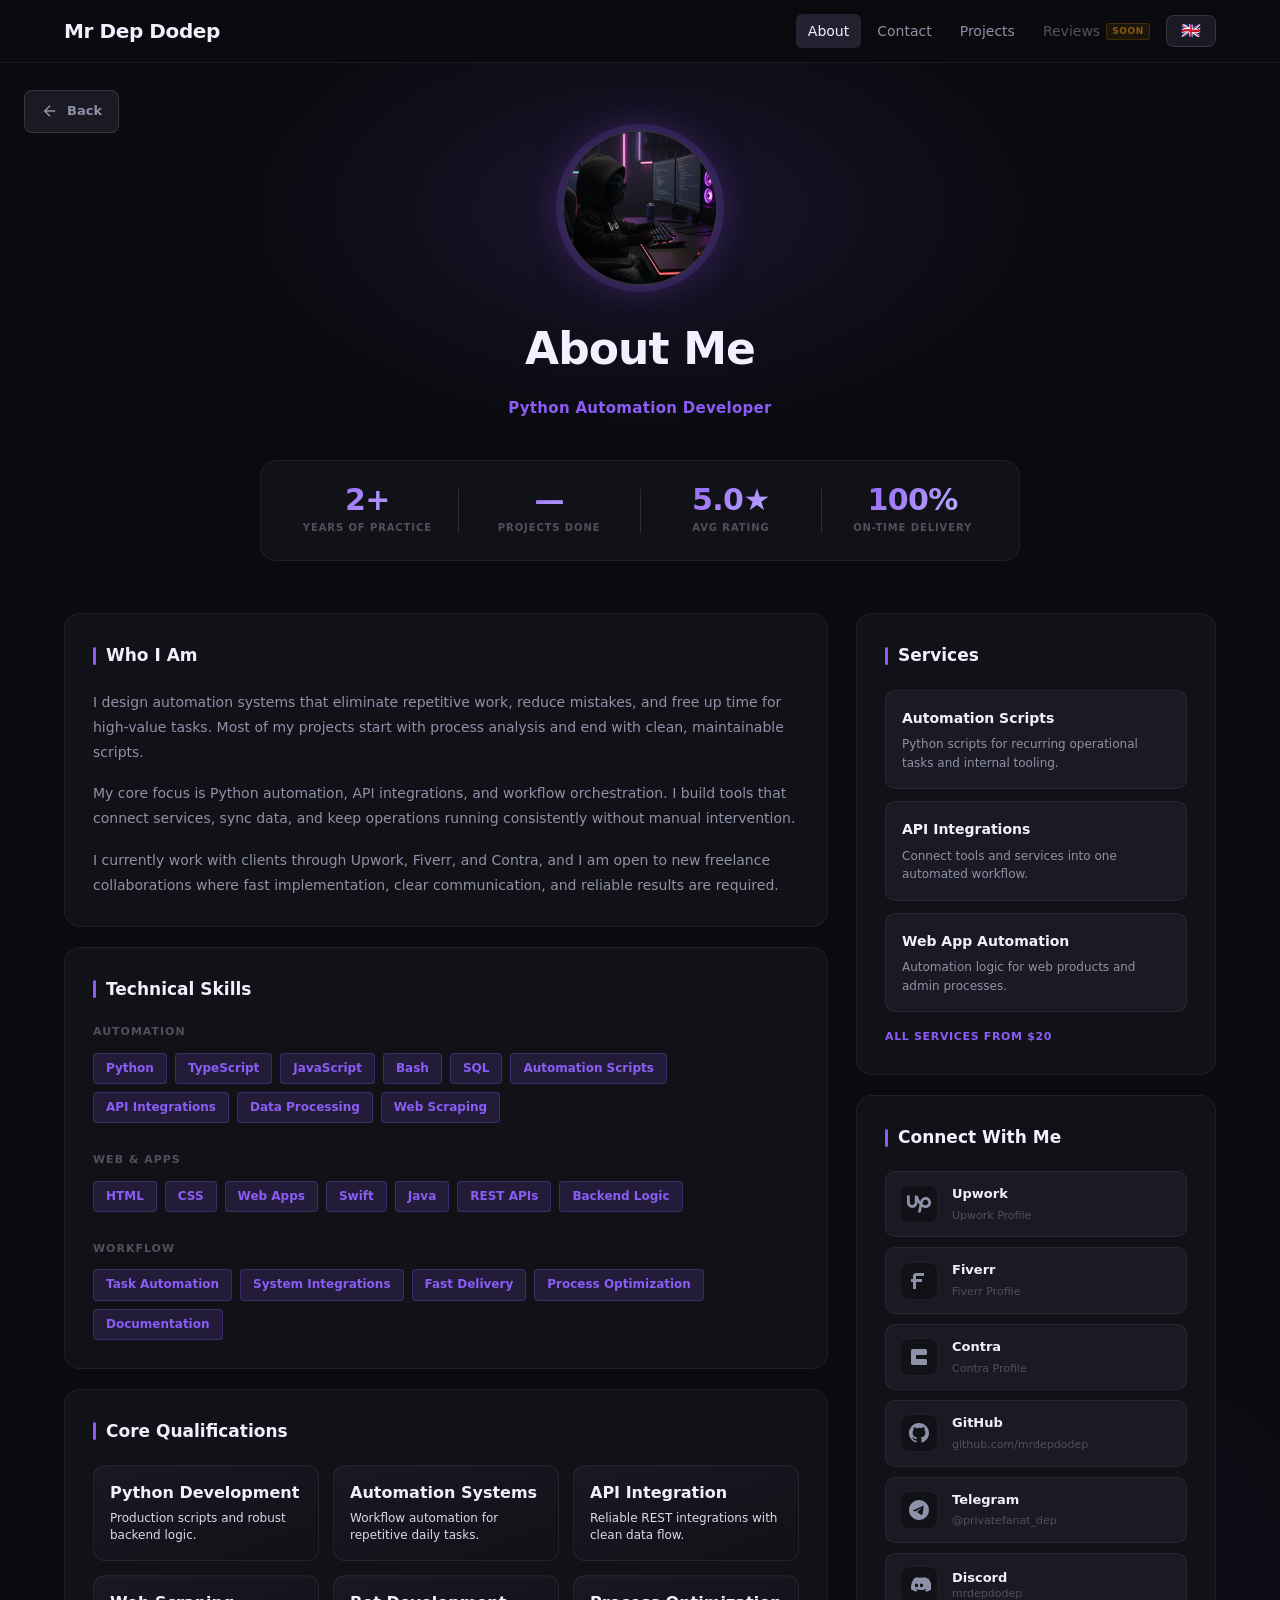
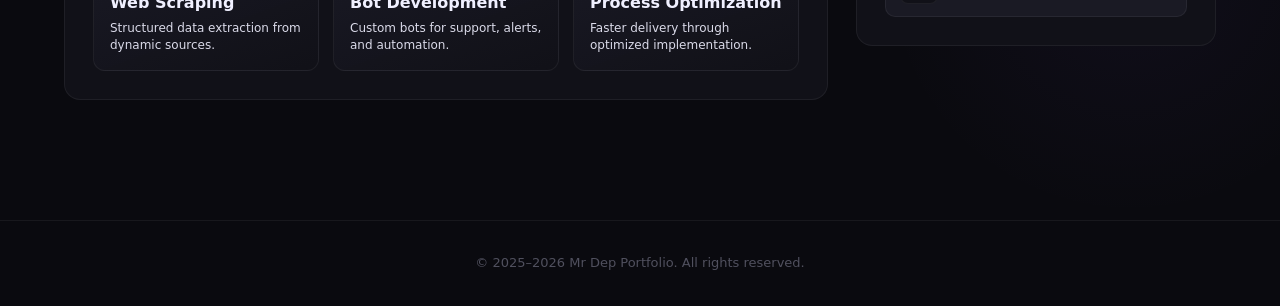
==== commit 4dd2d074: "fix: restore portfolio files to repository root" ====
--- a/about/index.html
+++ b/about/index.html
@@ -3,6 +3,7 @@
 <head>
   <meta charset="UTF-8" />
   <meta name="viewport" content="width=device-width, initial-scale=1.0" />
+  <meta http-equiv="Content-Security-Policy" content="default-src 'self'; script-src 'self' https://cdnjs.cloudflare.com 'sha256-5gmyL0zqmXpKHC7ut8MeoKmdxbCpKA8cqHUM3cdT25I='; style-src 'self' 'unsafe-inline' https://fonts.googleapis.com https://cdnjs.cloudflare.com; img-src 'self' https: data: blob:; font-src 'self' https://fonts.gstatic.com data:; connect-src 'self' https:; object-src 'none'; base-uri 'self'; frame-ancestors 'none'" />
   
   <!-- Primary Meta Tags -->
   <title>About Me | Mr Dep Portfolio</title>
@@ -13,19 +14,29 @@
   <meta name="robots" content="index, follow, max-image-preview:large" />
   
   <!-- Canonical URL -->
-  <link rel="canonical" href="https://mrdepdodep.github.io/portfolio/about" />
+  <meta name="author" content="Mr Dep" />
+  <link rel="canonical" href="https://mrdepdodep.github.io/portfolio/about/" />
+  <link rel="alternate" hreflang="en" href="https://mrdepdodep.github.io/portfolio/about/?lang=en" />
+  <link rel="alternate" hreflang="uk" href="https://mrdepdodep.github.io/portfolio/about/?lang=uk" />
+  <link rel="alternate" hreflang="ru" href="https://mrdepdodep.github.io/portfolio/about/?lang=ru" />
+  <link rel="alternate" hreflang="x-default" href="https://mrdepdodep.github.io/portfolio/about/" />
   <meta property="og:type" content="website" />
-  <meta property="og:url" content="https://mrdepdodep.github.io/portfolio/about" />
+  <meta property="og:url" content="https://mrdepdodep.github.io/portfolio/about/" />
   <meta property="og:title" content="About Me | Mr Dep Portfolio" />
   <meta property="og:description" content="Learn more about Mr Dep - Python Automation Developer. Skills, services, and freelance profiles." />
   <meta property="og:image" content="https://mrdepdodep.github.io/portfolio/src/images/dodep-coder.png" />
+  <meta property="og:image:width" content="1024" />
+  <meta property="og:image:height" content="1024" />
+  <meta property="og:site_name" content="Mr Dep Portfolio" />
+  <meta property="og:locale" content="en_US" />
   <meta property="twitter:card" content="summary_large_image" />
-  <meta property="twitter:url" content="https://mrdepdodep.github.io/portfolio/about" />
+  <meta property="twitter:url" content="https://mrdepdodep.github.io/portfolio/about/" />
   <meta property="twitter:title" content="About Me | Mr Dep Portfolio" />
   <meta property="twitter:description" content="Learn more about Mr Dep - Python Automation Developer. Skills, services, and freelance profiles." />
   <meta property="twitter:image" content="https://mrdepdodep.github.io/portfolio/src/images/dodep-coder.png" />
   
   <!-- Favicons -->
+  <link rel="icon" type="image/x-icon" href="../src/images/favicon.ico" />
   <link rel="icon" type="image/png" sizes="32x32" href="../src/images/dodep-coder.png" />
   <link rel="icon" type="image/png" sizes="16x16" href="../src/images/dodep-coder.png" />
   <link rel="apple-touch-icon" sizes="180x180" href="../src/images/dodep-coder.png" />
@@ -33,6 +44,7 @@
   <!-- Preconnect for Performance -->
   <link rel="preconnect" href="https://fonts.googleapis.com" />
   <link rel="preconnect" href="https://fonts.gstatic.com" crossorigin />
+  <link rel="preload" href="https://fonts.googleapis.com/css2?family=Inter:wght@300;400;600;700&display=swap" as="style" crossorigin />
   
   <!-- Fonts -->
   <link href="https://fonts.googleapis.com/css2?family=Inter:wght@300;400;600;700&display=swap" rel="stylesheet" />
@@ -45,18 +57,42 @@
   <!-- Styles -->
   <link rel="stylesheet" href="../src/css/main.css"/>
   <link rel="stylesheet" href="../src/css/about.css"/>
+
+  <!-- Structured Data -->
+  <script type="application/ld+json">
+  {
+    "@context": "https://schema.org",
+    "@type": "ProfilePage",
+    "name": "About Mr Dep",
+    "url": "https://mrdepdodep.github.io/portfolio/about/",
+    "mainEntity": {
+      "@type": "Person",
+      "name": "Mr Dep",
+      "url": "https://mrdepdodep.github.io/portfolio/",
+      "jobTitle": "Python Automation Developer",
+      "description": "Python automation developer based in Lviv. Scripts, API integrations, workflow automation, and web app tooling.",
+      "knowsAbout": ["Python", "Automation", "API Integration", "Web Scraping", "Bot Development", "JavaScript", "TypeScript", "Swift", "Java"],
+      "sameAs": [
+        "https://github.com/mrdepdodep",
+        "https://www.upwork.com/freelancers/~01fa79f1e53eda4e4b",
+        "https://www.fiverr.com/mrdepdodep",
+        "https://contra.com/mr_dep_dodep_rnrcocwr/work?r=mr_dep_dodep_rnrcocwr"
+      ]
+    }
+  }
+  </script>
 </head>
 
 <body class="about-page">
   
   <!-- Skip to main content -->
-  <a href="#main-content" class="skip-to-content" style="position:absolute;left:-9999px;z-index:999;padding:1em;background:#6366f1;color:white;text-decoration:none;" data-i18n="common.skipToContent">Skip to main content</a>
+  <a href="#main-content" class="skip-to-content" data-i18n="common.skipToContent">Skip to main content</a>
 
   <!-- Toast Notification -->
   <div class="toast" id="toast" role="alert" aria-live="polite" aria-atomic="true"></div>
 
   <!-- Back Button -->
-  <a href="../" class="back-button" aria-label="Go back to home page">
+  <a href="../" class="back-button" aria-label="Go back to home page" data-i18n-attr="aria-label:a11y.backHome">
     <svg width="24" height="24" viewBox="0 0 24 24" fill="none" stroke="currentColor" stroke-width="2" aria-hidden="true">
       <path d="M19 12H5M12 19l-7-7 7-7"/>
     </svg>
@@ -64,18 +100,13 @@
   </a>
 
   <!-- Navigation -->
-  <nav class="nav scrolled" role="navigation" aria-label="Main navigation">
+  <nav class="nav scrolled" role="navigation" aria-label="Main navigation" data-i18n-attr="aria-label:a11y.mainNavigation">
     <div class="container nav-container">
-      <a href="../" class="logo" aria-label="Mr Dep Dodep - Home">Mr Dep Dodep</a>
+      <a href="../" class="logo" aria-label="Mr Dep Dodep - Home" data-i18n-attr="aria-label:a11y.logoHome">Mr Dep Dodep</a>
       <ul class="nav-menu">
-        <li><a href="../#about" class="nav-link" data-i18n="nav.about">About</a></li>
+        <li><a href="./" class="nav-link active" aria-current="page" data-i18n="nav.about">About</a></li>
         <li><a href="../#contact" class="nav-link" data-i18n="nav.contact">Contact</a></li>
-        <li>
-          <a href="#" class="nav-link nav-soon" data-soon-link>
-            <span data-i18n="nav.projects">Projects</span>
-            <span class="soon-tag" aria-hidden="true" data-i18n="common.soon">Soon</span>
-          </a>
-        </li>
+        <li><a href="../projects/" class="nav-link" data-i18n="nav.projects">Projects</a></li>
         <li>
           <a href="#" class="nav-link nav-soon" data-soon-link>
             <span data-i18n="nav.reviews">Reviews</span>
@@ -85,7 +116,7 @@
         
         <!-- Language Switcher -->
         <li class="language-switcher">
-          <button class="lang-btn" id="currentLang" aria-label="Select language" aria-haspopup="true" aria-expanded="false">
+          <button class="lang-btn" id="currentLang" aria-label="Select language" aria-haspopup="true" aria-expanded="false" data-i18n-attr="aria-label:a11y.selectLanguage">
             <span class="flag" aria-hidden="true">🇬🇧</span>
           </button>
           <div class="lang-dropdown" id="langDropdown" role="menu">
@@ -116,7 +147,7 @@
         <!-- Page Header -->
         <header class="about-header">
           <div class="avatar-large">
-            <img src="../src/images/dodep-coder.png" alt="Mr Dep" id="aboutAvatarImg" />
+            <img src="../src/images/dodep-coder.webp" srcset="../src/images/dodep-coder-512.webp 512w, ../src/images/dodep-coder.webp 1024w" sizes="156px" alt="Mr Dep — Python Automation Developer" id="aboutAvatarImg" />
           </div>
           <h1 class="about-title" data-i18n="about.detailTitle">About Me</h1>
           <p class="about-subtitle" data-i18n="about.detailSubtitle" data-rotating-title="profile">Python Automation Developer</p>
@@ -280,9 +311,9 @@
 
                 <div class="service-item">
                   <div class="service-header">
-                    <h3 data-i18n="about.service4.name">UI/UX Design</h3>
-                  </div>
-                  <p class="service-description" data-i18n="about.service4.desc">
+                    <h3 data-i18n="about.service3.name">UI/UX Design</h3>
+                  </div>
+                  <p class="service-description" data-i18n="about.service3.desc">
                     Complete design system with prototypes.
                   </p>
                 </div>
@@ -356,7 +387,7 @@
                   </div>
                 </a>
 
-                <button type="button" class="social-link-detailed discord" data-discord-open aria-label="Open Discord contact instructions">
+                <button type="button" class="social-link-detailed discord" data-discord-open aria-label="Open Discord contact instructions" data-i18n-attr="aria-label:a11y.openDiscordInstructions">
                   <div class="social-icon">
                     <svg width="24" height="24" viewBox="0 0 24 24" fill="currentColor">
                       <path d="M20.3 5.4A16.8 16.8 0 0016.2 4l-.2.4c1.5.4 2.2 1 2.2 1s-1.4-.8-4.5-.8-4.5.8-4.5.8.7-.6 2.2-1L11.2 4A16.6 16.6 0 007 5.4C4.4 9.2 3.7 12.8 4 16.3c1.8 1.3 3.6 2 5.3 2.4l1.1-1.8c-.6-.2-1.2-.5-1.8-.8l.4-.3c3.4 1.6 7.1 1.6 10.5 0l.4.3c-.6.4-1.2.7-1.8.8l1.1 1.8c1.7-.4 3.5-1.1 5.3-2.4.4-4.1-.6-7.7-3.2-10.9zM9.5 14.2c-.9 0-1.6-.8-1.6-1.8s.7-1.8 1.6-1.8 1.6.8 1.6 1.8-.7 1.8-1.6 1.8zm5 0c-.9 0-1.6-.8-1.6-1.8s.7-1.8 1.6-1.8 1.6.8 1.6 1.8-.7 1.8-1.6 1.8z"/>
@@ -387,7 +418,7 @@
         <!-- Top bar -->
         <div class="discord-modal-topbar">
           <span class="discord-modal-label" id="discordModalTitle" data-i18n="discord.modal.title">Add me on Discord</span>
-          <button type="button" class="discord-modal-close" aria-label="Close" data-discord-close>
+          <button type="button" class="discord-modal-close" aria-label="Close" data-i18n-attr="aria-label:a11y.close" data-discord-close>
             <svg width="12" height="12" viewBox="0 0 12 12" fill="none" aria-hidden="true"><path d="M1 1l10 10M11 1L1 11" stroke="currentColor" stroke-width="1.8" stroke-linecap="round"/></svg>
           </button>
         </div>
@@ -440,11 +471,7 @@
   </footer>
   
   <!-- Scripts -->
-  <script>
-    window.TRANSLATION_BASE_PATH = '../src/translations/';
-  </script>
   <script src="../src/js/main.js" defer></script>
-  <script src="../src/js/about.js" defer></script>
 
 </body>
 </html>
--- a/src/css/main.css
+++ b/src/css/main.css
@@ -31,6 +31,13 @@
   --nav-height:    72px;
   --section-pad:   90px;
   --container-max: 1200px;
+
+  /* Z-index scale */
+  --z-back-button: 950;
+  --z-nav: 1000;
+  --z-skip-link: 1100;
+  --z-toast: 1200;
+  --z-modal: 1300;
 
   /* Transitions */
   --t:      0.2s cubic-bezier(0.4, 0, 0.2, 1);
@@ -49,6 +56,24 @@
   -moz-osx-font-smoothing: grayscale;
 }
 
+.skip-to-content {
+  position: absolute;
+  left: -9999px;
+  top: auto;
+  z-index: var(--z-skip-link);
+  padding: 0.9rem 1rem;
+  background: var(--accent);
+  color: #fff;
+  text-decoration: none;
+  border-radius: 8px;
+}
+
+.skip-to-content:focus,
+.skip-to-content:focus-visible {
+  left: 16px;
+  top: 16px;
+}
+
 .container {
   max-width: var(--container-max);
   margin: 0 auto;
@@ -67,7 +92,7 @@
   top: 0;
   left: 0;
   right: 0;
-  z-index: 1000;
+  z-index: var(--z-nav);
   padding: 20px 0;
   transition: var(--t-slow);
 }
@@ -121,17 +146,24 @@
 }
 
 .nav-link:hover,
-.nav-link.active {
+.nav-link.active,
+.nav-link[aria-current='page'] {
   color: var(--text-primary);
   background: var(--bg-hover);
 }
 
+a:focus-visible,
+button:focus-visible {
+  outline: 2px solid var(--accent);
+  outline-offset: 3px;
+}
+
 .nav-soon {
   display: inline-flex !important;
   align-items: center;
   gap: 6px;
   opacity: 0.55;
-  cursor: default;
+  cursor: pointer;
   pointer-events: auto;
 }
 
@@ -275,7 +307,7 @@
   transform: translateY(80px);
   opacity: 0;
   transition: all 0.3s cubic-bezier(0.34, 1.56, 0.64, 1);
-  z-index: 10000;
+  z-index: var(--z-toast);
   pointer-events: none;
   max-width: 320px;
 }
@@ -283,30 +315,6 @@
 .toast.show {
   transform: translateY(0);
   opacity: 1;
-}
-
-/* ===== SIGNATURE ===== */
-.signature {
-  position: fixed;
-  bottom: 20px;
-  left: 20px;
-  color: var(--text-muted);
-  font-size: 12px;
-  font-weight: 500;
-  z-index: 900;
-  background: rgba(17, 17, 24, 0.85);
-  padding: 6px 14px;
-  border-radius: 20px;
-  border: 1px solid var(--border-subtle);
-  user-select: none;
-  cursor: pointer;
-  transition: var(--t);
-  backdrop-filter: blur(8px);
-}
-
-.signature:hover {
-  color: var(--accent);
-  border-color: rgba(139, 92, 246, 0.3);
 }
 
 /* ===== BACK BUTTON ===== */
@@ -314,7 +322,7 @@
   position: fixed;
   top: 90px;
   left: 24px;
-  z-index: 999;
+  z-index: var(--z-back-button);
   display: flex;
   align-items: center;
   gap: 8px;
@@ -796,6 +804,126 @@
 
 .btn-work-stats:active { transform: translateY(0); }
 
+/* ===== HOME: PROJECTS SECTION ===== */
+.projects {
+  padding: var(--section-pad) 0;
+  background: var(--bg-base);
+}
+
+.projects-title-only {
+  text-align: center;
+  margin-bottom: 24px;
+}
+
+.projects-grid {
+  display: grid;
+  grid-template-columns: repeat(2, minmax(0, 1fr));
+  gap: 18px;
+  max-width: 1440px;
+  margin: 0 auto;
+}
+
+.projects-actions {
+  margin-top: 22px;
+  display: flex;
+  justify-content: center;
+}
+
+.project-card {
+  display: grid;
+  grid-template-columns: minmax(190px, 44%) minmax(0, 56%);
+  gap: 16px;
+  background: var(--bg-surface);
+  border: 1px solid var(--border-visible);
+  border-radius: 24px;
+  overflow: hidden;
+  text-decoration: none;
+  color: inherit;
+  transition: transform 220ms ease, border-color 220ms ease, box-shadow 220ms ease;
+  min-height: 420px;
+  max-width: none;
+  width: 100%;
+  margin: 0;
+  padding: 14px;
+  position: relative;
+}
+
+.project-card::before {
+  content: "";
+  position: absolute;
+  inset: 0;
+  border-radius: inherit;
+  pointer-events: none;
+  box-shadow: inset 0 0 0 1px var(--border-subtle);
+}
+
+.project-card:hover {
+  transform: translateY(-3px) scale(1.002);
+  border-color: rgba(139, 92, 246, 0.45);
+  box-shadow: 0 26px 42px rgba(3, 8, 18, 0.5);
+}
+
+.project-card-image {
+  display: block;
+  width: 100%;
+  height: 100%;
+  min-height: 390px;
+  object-fit: cover;
+  border-radius: 18px;
+  border: 1px solid var(--border-subtle);
+  box-shadow: 0 18px 30px rgba(3, 8, 18, 0.42);
+}
+
+.project-card-body {
+  padding: 14px 12px 14px 4px;
+  display: flex;
+  flex-direction: column;
+  justify-content: center;
+  gap: 10px;
+}
+
+.project-card h3 {
+  font-size: clamp(24px, 1.65vw, 34px);
+  line-height: 1.2;
+  margin-bottom: 0;
+  color: #f2f6ff;
+  letter-spacing: -0.02em;
+}
+
+.project-card-description {
+  font-size: clamp(16px, 1.05vw, 19px);
+  color: rgba(203, 212, 234, 0.88);
+  line-height: 1.55;
+  max-width: 94%;
+  margin: 0;
+}
+
+.project-card-skills {
+  margin-top: 8px;
+  padding-top: 12px;
+  border-top: 1px solid var(--border-subtle);
+}
+
+.project-skills {
+  margin-top: 12px;
+  margin-bottom: 0;
+  display: flex;
+  flex-wrap: wrap;
+  gap: 12px;
+}
+
+.project-skills .skill-pill {
+  padding: 8px 12px;
+  border-radius: 14px;
+  border: 1px solid rgba(139, 92, 246, 0.42);
+  background: rgba(139, 92, 246, 0.14);
+  color: #9f7cff;
+  font-size: clamp(14px, 0.86vw, 16px);
+  font-weight: 600;
+  line-height: 1.2;
+  box-shadow: none;
+}
+
 /* ===== HOME: CONTACT SECTION ===== */
 .contact {
   padding: var(--section-pad) 0;
@@ -861,7 +989,7 @@
 .discord-modal {
   position: fixed;
   inset: 0;
-  z-index: 2000;
+  z-index: var(--z-modal);
   display: grid;
   place-items: center;
   padding: 20px;
@@ -1121,6 +1249,10 @@
     grid-template-columns: 220px 1fr;
     gap: 48px;
   }
+
+  .project-card h3 { font-size: 24px; }
+  .project-card-description { max-width: 100%; }
+  .project-card-image { min-height: 330px; }
 }
 
 @media (max-width: 768px) {
@@ -1130,6 +1262,7 @@
   .hero-visual { display: none; }
 
   .about .section-title,
+  .projects .section-title,
   .contact .section-title { font-size: 30px; }
 
   .about-layout {
@@ -1150,11 +1283,64 @@
   .btn-learn-more,
   .btn-work-stats { justify-content: center; }
 
+  .projects-grid {
+    grid-template-columns: 1fr;
+  }
+
+  .project-card {
+    grid-template-columns: 1fr;
+    min-height: auto;
+    max-width: 640px;
+    padding: 14px;
+    gap: 14px;
+  }
+
+  .project-card-image {
+    min-height: 300px;
+  }
+
+  .project-card-body {
+    padding: 14px 8px 12px;
+    gap: 12px;
+  }
+
+  .project-card-description {
+    max-width: 100%;
+    font-size: 17px;
+  }
+
+  .project-skills .skill-pill {
+    font-size: 16px;
+  }
+
   .social-buttons { flex-direction: column; align-items: stretch; }
 }
 
 @media (max-width: 480px) {
   .hero-title { font-size: 34px; }
   .about .section-title,
+  .projects .section-title,
   .contact .section-title { font-size: 26px; }
 }
+
+@media (max-width: 600px) {
+  .hero-title { font-size: 36px; }
+  .project-card-image { min-height: 260px; }
+}
+
+@media (min-width: 1440px) {
+  .container {
+    max-width: 1340px;
+  }
+}
+
+@media (prefers-reduced-motion: reduce) {
+  *,
+  *::before,
+  *::after {
+    animation-duration: 0.01ms !important;
+    animation-iteration-count: 1 !important;
+    transition-duration: 0.01ms !important;
+    scroll-behavior: auto !important;
+  }
+}
--- a/src/css/about.css
+++ b/src/css/about.css
@@ -225,7 +225,7 @@
 .qualification-item p {
   font-size: 12px;
   line-height: 1.45;
-  color: var(--text-secondary);
+  color: rgba(240, 240, 255, 0.9);
   margin: 0;
 }
 
@@ -490,3 +490,37 @@
   .about-stat-sep { margin: 0 8px; height: 32px; }
   .about-stat-value { font-size: 18px; }
 }
+
+@media (max-width: 600px) {
+  .about-detail {
+    padding: 92px 0 56px;
+  }
+
+  .about-stats-strip {
+    flex-wrap: wrap;
+    row-gap: 12px;
+  }
+
+  .about-stat-item {
+    min-width: calc(50% - 10px);
+  }
+}
+
+@media (min-width: 1440px) {
+  .about-content-wrapper {
+    grid-template-columns: minmax(0, 1fr) 420px;
+  }
+}
+
+@media (prefers-reduced-motion: reduce) {
+  .avatar-large,
+  .avatar-large::after,
+  .content-card,
+  .qualification-item,
+  .service-item,
+  .social-link-detailed {
+    animation: none !important;
+    transition: none !important;
+    transform: none !important;
+  }
+}
--- a/src/css/main.css
+++ b/src/css/main.css
@@ -31,6 +31,13 @@
   --nav-height:    72px;
   --section-pad:   90px;
   --container-max: 1200px;
+
+  /* Z-index scale */
+  --z-back-button: 950;
+  --z-nav: 1000;
+  --z-skip-link: 1100;
+  --z-toast: 1200;
+  --z-modal: 1300;
 
   /* Transitions */
   --t:      0.2s cubic-bezier(0.4, 0, 0.2, 1);
@@ -49,6 +56,24 @@
   -moz-osx-font-smoothing: grayscale;
 }
 
+.skip-to-content {
+  position: absolute;
+  left: -9999px;
+  top: auto;
+  z-index: var(--z-skip-link);
+  padding: 0.9rem 1rem;
+  background: var(--accent);
+  color: #fff;
+  text-decoration: none;
+  border-radius: 8px;
+}
+
+.skip-to-content:focus,
+.skip-to-content:focus-visible {
+  left: 16px;
+  top: 16px;
+}
+
 .container {
   max-width: var(--container-max);
   margin: 0 auto;
@@ -67,7 +92,7 @@
   top: 0;
   left: 0;
   right: 0;
-  z-index: 1000;
+  z-index: var(--z-nav);
   padding: 20px 0;
   transition: var(--t-slow);
 }
@@ -121,17 +146,24 @@
 }
 
 .nav-link:hover,
-.nav-link.active {
+.nav-link.active,
+.nav-link[aria-current='page'] {
   color: var(--text-primary);
   background: var(--bg-hover);
 }
 
+a:focus-visible,
+button:focus-visible {
+  outline: 2px solid var(--accent);
+  outline-offset: 3px;
+}
+
 .nav-soon {
   display: inline-flex !important;
   align-items: center;
   gap: 6px;
   opacity: 0.55;
-  cursor: default;
+  cursor: pointer;
   pointer-events: auto;
 }
 
@@ -275,7 +307,7 @@
   transform: translateY(80px);
   opacity: 0;
   transition: all 0.3s cubic-bezier(0.34, 1.56, 0.64, 1);
-  z-index: 10000;
+  z-index: var(--z-toast);
   pointer-events: none;
   max-width: 320px;
 }
@@ -283,30 +315,6 @@
 .toast.show {
   transform: translateY(0);
   opacity: 1;
-}
-
-/* ===== SIGNATURE ===== */
-.signature {
-  position: fixed;
-  bottom: 20px;
-  left: 20px;
-  color: var(--text-muted);
-  font-size: 12px;
-  font-weight: 500;
-  z-index: 900;
-  background: rgba(17, 17, 24, 0.85);
-  padding: 6px 14px;
-  border-radius: 20px;
-  border: 1px solid var(--border-subtle);
-  user-select: none;
-  cursor: pointer;
-  transition: var(--t);
-  backdrop-filter: blur(8px);
-}
-
-.signature:hover {
-  color: var(--accent);
-  border-color: rgba(139, 92, 246, 0.3);
 }
 
 /* ===== BACK BUTTON ===== */
@@ -314,7 +322,7 @@
   position: fixed;
   top: 90px;
   left: 24px;
-  z-index: 999;
+  z-index: var(--z-back-button);
   display: flex;
   align-items: center;
   gap: 8px;
@@ -796,6 +804,126 @@
 
 .btn-work-stats:active { transform: translateY(0); }
 
+/* ===== HOME: PROJECTS SECTION ===== */
+.projects {
+  padding: var(--section-pad) 0;
+  background: var(--bg-base);
+}
+
+.projects-title-only {
+  text-align: center;
+  margin-bottom: 24px;
+}
+
+.projects-grid {
+  display: grid;
+  grid-template-columns: repeat(2, minmax(0, 1fr));
+  gap: 18px;
+  max-width: 1440px;
+  margin: 0 auto;
+}
+
+.projects-actions {
+  margin-top: 22px;
+  display: flex;
+  justify-content: center;
+}
+
+.project-card {
+  display: grid;
+  grid-template-columns: minmax(190px, 44%) minmax(0, 56%);
+  gap: 16px;
+  background: var(--bg-surface);
+  border: 1px solid var(--border-visible);
+  border-radius: 24px;
+  overflow: hidden;
+  text-decoration: none;
+  color: inherit;
+  transition: transform 220ms ease, border-color 220ms ease, box-shadow 220ms ease;
+  min-height: 420px;
+  max-width: none;
+  width: 100%;
+  margin: 0;
+  padding: 14px;
+  position: relative;
+}
+
+.project-card::before {
+  content: "";
+  position: absolute;
+  inset: 0;
+  border-radius: inherit;
+  pointer-events: none;
+  box-shadow: inset 0 0 0 1px var(--border-subtle);
+}
+
+.project-card:hover {
+  transform: translateY(-3px) scale(1.002);
+  border-color: rgba(139, 92, 246, 0.45);
+  box-shadow: 0 26px 42px rgba(3, 8, 18, 0.5);
+}
+
+.project-card-image {
+  display: block;
+  width: 100%;
+  height: 100%;
+  min-height: 390px;
+  object-fit: cover;
+  border-radius: 18px;
+  border: 1px solid var(--border-subtle);
+  box-shadow: 0 18px 30px rgba(3, 8, 18, 0.42);
+}
+
+.project-card-body {
+  padding: 14px 12px 14px 4px;
+  display: flex;
+  flex-direction: column;
+  justify-content: center;
+  gap: 10px;
+}
+
+.project-card h3 {
+  font-size: clamp(24px, 1.65vw, 34px);
+  line-height: 1.2;
+  margin-bottom: 0;
+  color: #f2f6ff;
+  letter-spacing: -0.02em;
+}
+
+.project-card-description {
+  font-size: clamp(16px, 1.05vw, 19px);
+  color: rgba(203, 212, 234, 0.88);
+  line-height: 1.55;
+  max-width: 94%;
+  margin: 0;
+}
+
+.project-card-skills {
+  margin-top: 8px;
+  padding-top: 12px;
+  border-top: 1px solid var(--border-subtle);
+}
+
+.project-skills {
+  margin-top: 12px;
+  margin-bottom: 0;
+  display: flex;
+  flex-wrap: wrap;
+  gap: 12px;
+}
+
+.project-skills .skill-pill {
+  padding: 8px 12px;
+  border-radius: 14px;
+  border: 1px solid rgba(139, 92, 246, 0.42);
+  background: rgba(139, 92, 246, 0.14);
+  color: #9f7cff;
+  font-size: clamp(14px, 0.86vw, 16px);
+  font-weight: 600;
+  line-height: 1.2;
+  box-shadow: none;
+}
+
 /* ===== HOME: CONTACT SECTION ===== */
 .contact {
   padding: var(--section-pad) 0;
@@ -861,7 +989,7 @@
 .discord-modal {
   position: fixed;
   inset: 0;
-  z-index: 2000;
+  z-index: var(--z-modal);
   display: grid;
   place-items: center;
   padding: 20px;
@@ -1121,6 +1249,10 @@
     grid-template-columns: 220px 1fr;
     gap: 48px;
   }
+
+  .project-card h3 { font-size: 24px; }
+  .project-card-description { max-width: 100%; }
+  .project-card-image { min-height: 330px; }
 }
 
 @media (max-width: 768px) {
@@ -1130,6 +1262,7 @@
   .hero-visual { display: none; }
 
   .about .section-title,
+  .projects .section-title,
   .contact .section-title { font-size: 30px; }
 
   .about-layout {
@@ -1150,11 +1283,64 @@
   .btn-learn-more,
   .btn-work-stats { justify-content: center; }
 
+  .projects-grid {
+    grid-template-columns: 1fr;
+  }
+
+  .project-card {
+    grid-template-columns: 1fr;
+    min-height: auto;
+    max-width: 640px;
+    padding: 14px;
+    gap: 14px;
+  }
+
+  .project-card-image {
+    min-height: 300px;
+  }
+
+  .project-card-body {
+    padding: 14px 8px 12px;
+    gap: 12px;
+  }
+
+  .project-card-description {
+    max-width: 100%;
+    font-size: 17px;
+  }
+
+  .project-skills .skill-pill {
+    font-size: 16px;
+  }
+
   .social-buttons { flex-direction: column; align-items: stretch; }
 }
 
 @media (max-width: 480px) {
   .hero-title { font-size: 34px; }
   .about .section-title,
+  .projects .section-title,
   .contact .section-title { font-size: 26px; }
 }
+
+@media (max-width: 600px) {
+  .hero-title { font-size: 36px; }
+  .project-card-image { min-height: 260px; }
+}
+
+@media (min-width: 1440px) {
+  .container {
+    max-width: 1340px;
+  }
+}
+
+@media (prefers-reduced-motion: reduce) {
+  *,
+  *::before,
+  *::after {
+    animation-duration: 0.01ms !important;
+    animation-iteration-count: 1 !important;
+    transition-duration: 0.01ms !important;
+    scroll-behavior: auto !important;
+  }
+}
--- a/src/css/about.css
+++ b/src/css/about.css
@@ -225,7 +225,7 @@
 .qualification-item p {
   font-size: 12px;
   line-height: 1.45;
-  color: var(--text-secondary);
+  color: rgba(240, 240, 255, 0.9);
   margin: 0;
 }
 
@@ -490,3 +490,37 @@
   .about-stat-sep { margin: 0 8px; height: 32px; }
   .about-stat-value { font-size: 18px; }
 }
+
+@media (max-width: 600px) {
+  .about-detail {
+    padding: 92px 0 56px;
+  }
+
+  .about-stats-strip {
+    flex-wrap: wrap;
+    row-gap: 12px;
+  }
+
+  .about-stat-item {
+    min-width: calc(50% - 10px);
+  }
+}
+
+@media (min-width: 1440px) {
+  .about-content-wrapper {
+    grid-template-columns: minmax(0, 1fr) 420px;
+  }
+}
+
+@media (prefers-reduced-motion: reduce) {
+  .avatar-large,
+  .avatar-large::after,
+  .content-card,
+  .qualification-item,
+  .service-item,
+  .social-link-detailed {
+    animation: none !important;
+    transition: none !important;
+    transform: none !important;
+  }
+}
